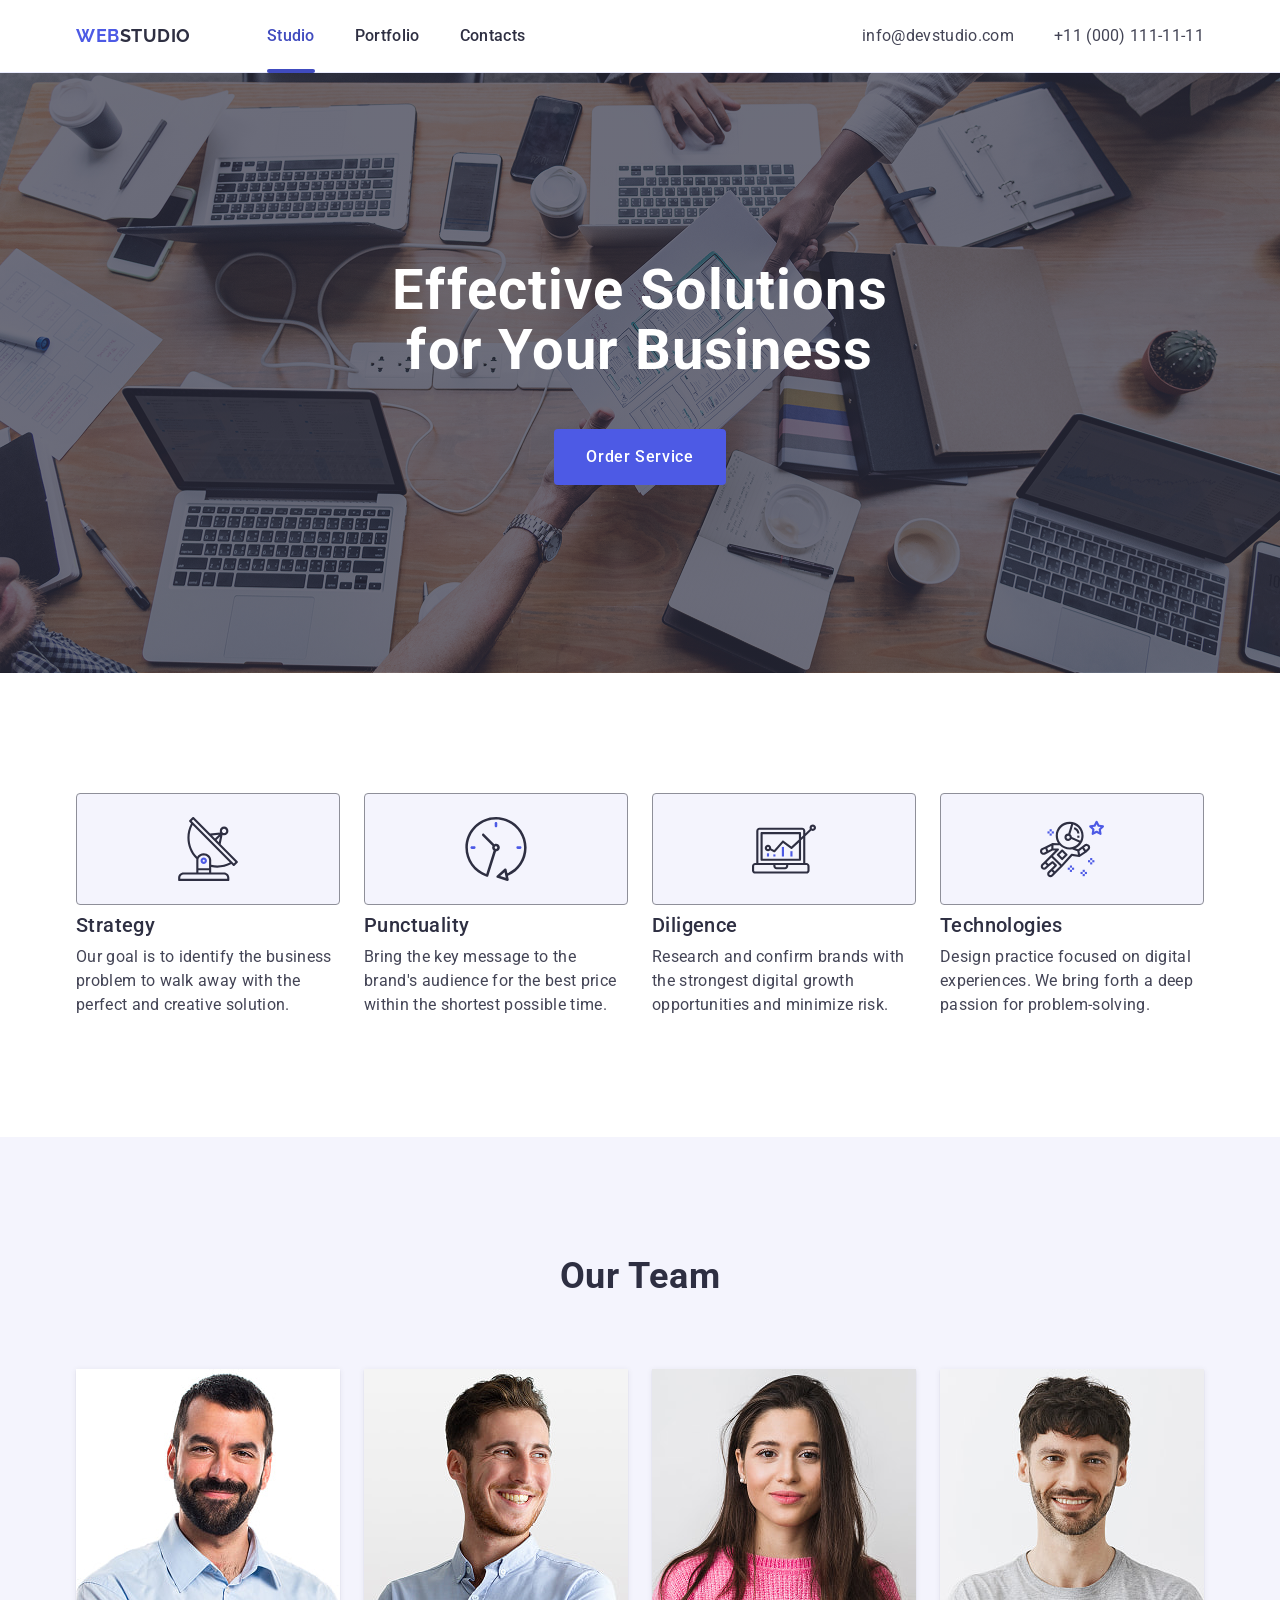
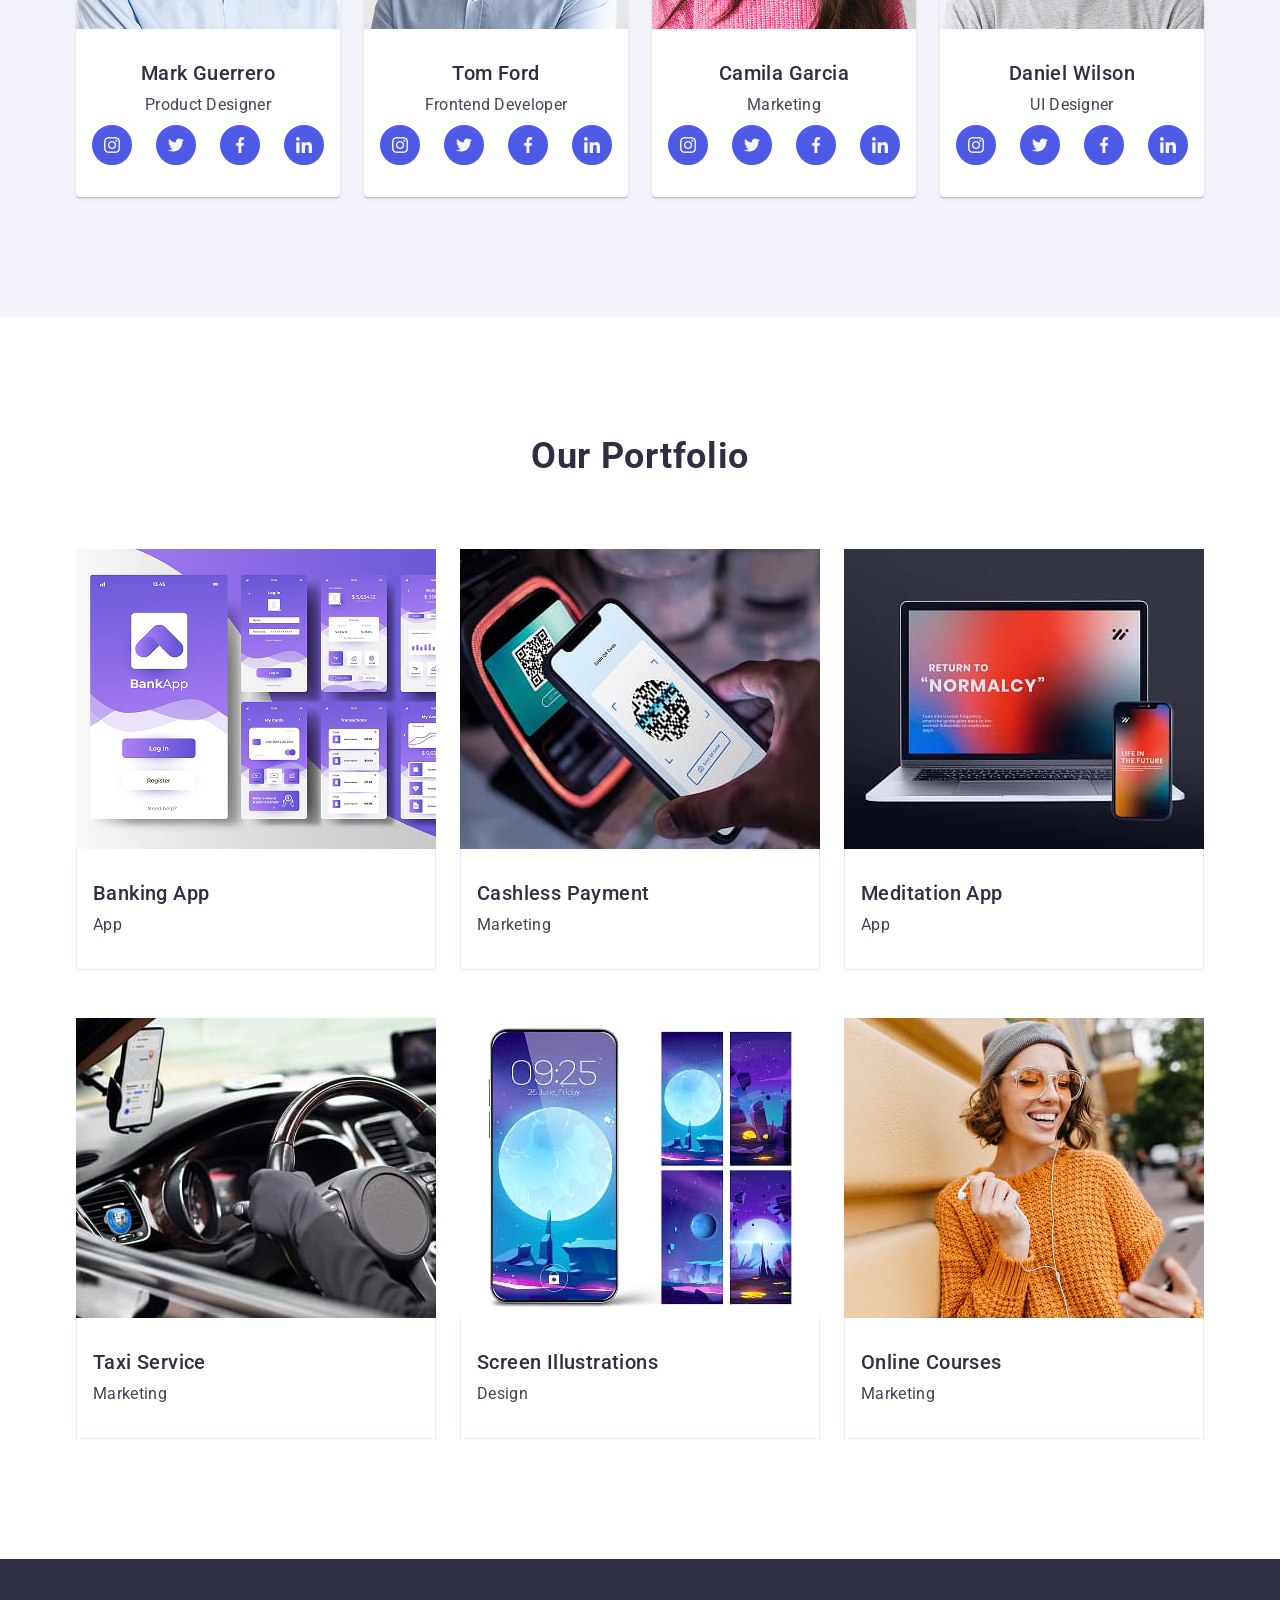
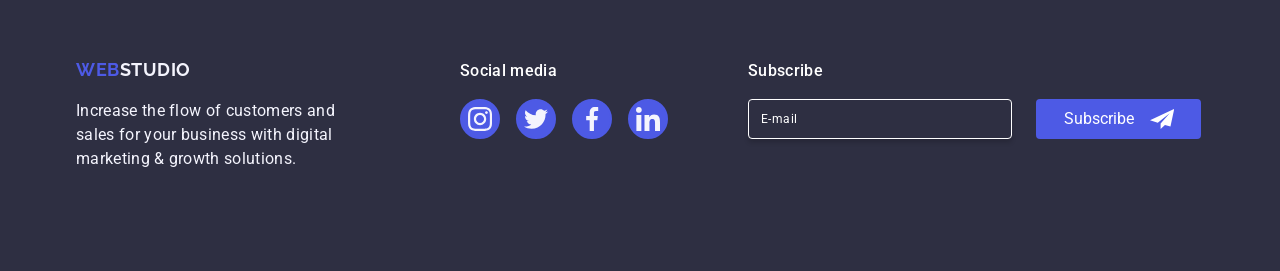
==== index.html @ f78d4931 "Initial commit" ====
<!doctype html>
<html lang="en">
  <head>
    <meta charset="UTF-8" />
    <meta name="description" content="WebStudio description meta tag content" />
    <title>WebStudio</title>
    <link rel="preconnect" href="https://fonts.googleapis.com" />
    <link rel="preconnect" href="https://fonts.gstatic.com" crossorigin />
    <link
      href="https://fonts.googleapis.com/css2?family=Raleway:wght@700&family=Roboto:wght@400;500;700&display=swap"
      rel="stylesheet"
    />
    <link
      rel="stylesheet"
      href="https://cdnjs.cloudflare.com/ajax/libs/modern-normalize/3.0.1/modern-normalize.min.css"
      integrity="sha512-q6WgHqiHlKyOqslT/lgBgodhd03Wp4BEqKeW6nNtlOY4quzyG3VoQKFrieaCeSnuVseNKRGpGeDU3qPmabCANg=="
      crossorigin="anonymous"
      referrerpolicy="no-referrer"
    />

    <link rel="stylesheet" href="./css/styles.css" />
  </head>

  <body>
    <header class="header">
      <div class="container">
        <a class="header-logo" href="./index.html">
          <span class="logo-part">WEB</span>STUDIO
        </a>

        <nav class="nav">
          <ul class="nav-list">
            <li class="nav-item">
              <a class="nav-link active" href="./index.html">Studio</a>
            </li>
            <li class="nav-item">
              <a class="nav-link" href="">Portfolio</a>
            </li>
            <li class="nav-item">
              <a class="nav-link" href="">Contacts</a>
            </li>
          </ul>
        </nav>

        <address class="address">
          <ul class="address-list">
            <li class="address-item">
              <a class="address-link" href="mailto:info@devstudio.com"
                >info@devstudio.com</a
              >
            </li>

            <li class="address-item">
              <a class="address-link" href="tel:+110001111111"
                >+11 (000) 111-11-11</a
              >
            </li>
          </ul>
        </address>
      </div>
    </header>

    <main>
      <section class="hero">
        <div class="container">
          <h1 class="hero-title">Effective Solutions for Your Business</h1>
          <button class="hero-button" type="button">Order Service</button>
        </div>
      </section>

      <section class="features">
        <div class="container">
          <h2 class="visually-hidden">Our Features</h2>

          <ul class="features-list">
            <li class="features-item">
              <div class="features-icon-wrapper">
                <svg class="features-icon" width="64" height="64">
                  <use href="./images/icons.svg#icon-antenna"></use>
                </svg>
              </div>
              <h3 class="features-subtitle">Strategy</h3>
              <p class="features-text">
                Our goal is to identify the business problem to walk away with
                the perfect and creative solution.
              </p>
            </li>

            <li class="features-item">
              <div class="features-icon-wrapper">
                <svg class="features-icon" width="64" height="64">
                  <use href="./images/icons.svg#icon-clock"></use>
                </svg>
              </div>
              <h3 class="features-subtitle">Punctuality</h3>
              <p class="features-text">
                Bring the key message to the brand's audience for the best price
                within the shortest possible time.
              </p>
            </li>

            <li class="features-item">
              <div class="features-icon-wrapper">
                <svg class="features-icon" width="64" height="64">
                  <use href="./images/icons.svg#icon-diagram"></use>
                </svg>
              </div>
              <h3 class="features-subtitle">Diligence</h3>
              <p class="features-text">
                Research and confirm brands with the strongest digital growth
                opportunities and minimize risk.
              </p>
            </li>

            <li class="features-item">
              <div class="features-icon-wrapper">
                <svg class="features-icon" width="64" height="64">
                  <use href="./images/icons.svg#icon-astronaut"></use>
                </svg>
              </div>
              <h3 class="features-subtitle">Technologies</h3>
              <p class="features-text">
                Design practice focused on digital experiences. We bring forth a
                deep passion for problem-solving.
              </p>
            </li>
          </ul>
        </div>
      </section>
      <section class="team">
        <div class="container">
          <h2 class="team-title">Our Team</h2>

          <ul class="team-list">
            <li class="team-item">
              <img
                class="team-img"
                src="./images/img-1.jpg"
                alt="Mark Guerrero Product Designer"
                width="264"
                height="260"
              />
              <div class="team-wrapper">
                <div class="team-person">
                  <h3 class="team-name">Mark Guerrero</h3>
                  <p class="team-desc">Product Designer</p>
                </div>
                <div class="team-media">
                  <ul class="team-media-list">
                    <li>
                      <a class="team-social-link" href="">
                        <svg class="team-icon" width="16" height="16">
                          <use href="./images/icons.svg#icon-instagram"></use>
                        </svg>
                      </a>
                    </li>
                    <li>
                      <a class="team-social-link" href="">
                        <svg class="team-icon" width="16" height="16">
                          <use href="./images/icons.svg#icon-twitter"></use>
                        </svg>
                      </a>
                    </li>
                    <li>
                      <a class="team-social-link" href="">
                        <svg class="team-icon" width="16" height="16">
                          <use href="./images/icons.svg#icon-facebook"></use>
                        </svg>
                      </a>
                    </li>
                    <li>
                      <a class="team-social-link" href="">
                        <svg class="team-icon" width="16" height="16">
                          <use href="./images/icons.svg#icon-linkedin"></use>
                        </svg>
                      </a>
                    </li>
                  </ul>
                </div>
              </div>
            </li>
            <li class="team-item">
              <img
                class="team-img"
                src="./images/img-2.jpg"
                alt="Tom Ford Frontend Developer"
                width="264"
                height="260"
              />
              <div class="team-wrapper">
                <div class="team-person">
                  <h3 class="team-name">Tom Ford</h3>
                  <p class="team-desc">Frontend Developer</p>
                </div>
                <div class="team-media">
                  <ul class="team-media-list">
                    <li>
                      <a class="team-social-link" href="">
                        <svg class="team-icon" width="16" height="16">
                          <use href="./images/icons.svg#icon-instagram"></use>
                        </svg>
                      </a>
                    </li>
                    <li>
                      <a class="team-social-link" href="">
                        <svg class="team-icon" width="16" height="16">
                          <use href="./images/icons.svg#icon-twitter"></use>
                        </svg>
                      </a>
                    </li>
                    <li>
                      <a class="team-social-link" href="">
                        <svg class="team-icon" width="16" height="16">
                          <use href="./images/icons.svg#icon-facebook"></use>
                        </svg>
                      </a>
                    </li>
                    <li>
                      <a class="team-social-link" href="">
                        <svg class="team-icon" width="16" height="16">
                          <use href="./images/icons.svg#icon-linkedin"></use>
                        </svg>
                      </a>
                    </li>
                  </ul>
                </div>
              </div>
            </li>
            <li class="team-item">
              <img
                class="team-img"
                src="./images/img-3.jpg"
                alt="Camila Garcia Marketing"
                width="264"
                height="260"
              />
              <div class="team-wrapper">
                <div class="team-person">
                  <h3 class="team-name">Camila Garcia</h3>
                  <p class="team-desc">Marketing</p>
                </div>
                <div class="team-media">
                  <ul class="team-media-list">
                    <li>
                      <a class="team-social-link" href="">
                        <svg class="team-icon" width="16" height="16">
                          <use href="./images/icons.svg#icon-instagram"></use>
                        </svg>
                      </a>
                    </li>
                    <li>
                      <a class="team-social-link" href="">
                        <svg class="team-icon" width="16" height="16">
                          <use href="./images/icons.svg#icon-twitter"></use>
                        </svg>
                      </a>
                    </li>
                    <li>
                      <a class="team-social-link" href="">
                        <svg class="team-icon" width="16" height="16">
                          <use href="./images/icons.svg#icon-facebook"></use>
                        </svg>
                      </a>
                    </li>
                    <li>
                      <a class="team-social-link" href="">
                        <svg class="team-icon" width="16" height="16">
                          <use href="./images/icons.svg#icon-linkedin"></use>
                        </svg>
                      </a>
                    </li>
                  </ul>
                </div>
              </div>
            </li>
            <li class="team-item">
              <img
                class="team-img"
                src="./images/img-4.jpg"
                alt="Photo by Daniel Wilson UI Designer"
                width="264"
                height="260"
              />
              <div class="team-wrapper">
                <div class="team-person">
                  <h3 class="team-name">Daniel Wilson</h3>
                  <p class="team-desc">UI Designer</p>
                </div>
                <div class="team-media">
                  <ul class="team-media-list">
                    <li>
                      <a class="team-social-link" href="">
                        <svg class="team-icon" width="16" height="16">
                          <use href="./images/icons.svg#icon-instagram"></use>
                        </svg>
                      </a>
                    </li>
                    <li>
                      <a class="team-social-link" href="">
                        <svg class="team-icon" width="16" height="16">
                          <use href="./images/icons.svg#icon-twitter"></use>
                        </svg>
                      </a>
                    </li>
                    <li>
                      <a class="team-social-link" href="">
                        <svg class="team-icon" width="16" height="16">
                          <use href="./images/icons.svg#icon-facebook"></use>
                        </svg>
                      </a>
                    </li>
                    <li>
                      <a class="team-social-link" href="">
                        <svg class="team-icon" width="16" height="16">
                          <use href="./images/icons.svg#icon-linkedin"></use>
                        </svg>
                      </a>
                    </li>
                  </ul>
                </div>
              </div>
            </li>
          </ul>
        </div>
      </section>
      <section class="portfolio">
        <div class="container">
          <h2 class="portfolio-title">Our Portfolio</h2>

          <ul class="portfolio-list">
            <li class="portfolio-item">
              <div class="portfolio-wrapper">
                <img
                  class="portfolio-img"
                  src="./images/img-portfolio-1.jpg"
                  alt="Banking app interface"
                  width="360"
                  height="300"
                />
                <p class="overlay">
                  14 Stylish and User-Friendly App Design Concepts · Task
                  Manager App · Calorie Tracker App · Exotic Fruit Ecommerce App
                  · Cloud Storage App
                </p>
              </div>
              <div class="portfolio-content">
                <h3 class="portfolio-name">Banking App</h3>
                <p class="portfolio-desc">App</p>
              </div>
            </li>

            <li class="portfolio-item">
              <div class="portfolio-wrapper">
                <img
                  class="portfolio-img"
                  src="./images/img-portfolio-2.jpg"
                  alt="Smartphone scanning a QR code on a payment terminal"
                  width="360"
                  height="300"
                />
                <p class="overlay">
                  14 Stylish and User-Friendly App Design Concepts · Task
                  Manager App · Calorie Tracker App · Exotic Fruit Ecommerce App
                  · Cloud Storage App
                </p>
              </div>
              <div class="portfolio-content">
                <h3 class="portfolio-name">Cashless Payment</h3>
                <p class="portfolio-desc">Marketing</p>
              </div>
            </li>

            <li class="portfolio-item">
              <div class="portfolio-wrapper">
                <img
                  class="portfolio-img"
                  src="./images/img-portfolio-3.jpg"
                  alt="Meditation app interface"
                  width="360"
                  height="300"
                />
                <p class="overlay">
                  14 Stylish and User-Friendly App Design Concepts · Task
                  Manager App · Calorie Tracker App · Exotic Fruit Ecommerce App
                  · Cloud Storage App
                </p>
              </div>
              <div class="portfolio-content">
                <h3 class="portfolio-name">Meditation App</h3>
                <p class="portfolio-desc">App</p>
              </div>
            </li>

            <li class="portfolio-item">
              <div class="portfolio-wrapper">
                <img
                  class="portfolio-img"
                  src="./images/img-portfolio-4.jpg"
                  alt="Taxi driver driving his car"
                  width="360"
                  height="300"
                />
                <p class="overlay">
                  14 Stylish and User-Friendly App Design Concepts · Task
                  Manager App · Calorie Tracker App · Exotic Fruit Ecommerce App
                  · Cloud Storage App
                </p>
              </div>
              <div class="portfolio-content">
                <h3 class="portfolio-name">Taxi Service</h3>
                <p class="portfolio-desc">Marketing</p>
              </div>
            </li>

            <li class="portfolio-item">
              <div class="portfolio-wrapper">
                <img
                  class="portfolio-img"
                  src="./images/img-portfolio-5.jpg"
                  alt="Smartphone screen showing space-themed illustrations"
                  width="360"
                  height="300"
                />
                <p class="overlay">
                  14 Stylish and User-Friendly App Design Concepts · Task
                  Manager App · Calorie Tracker App · Exotic Fruit Ecommerce App
                  · Cloud Storage App
                </p>
              </div>
              <div class="portfolio-content">
                <h3 class="portfolio-name">Screen Illustrations</h3>
                <p class="portfolio-desc">Design</p>
              </div>
            </li>

            <li class="portfolio-item">
              <div class="portfolio-wrapper">
                <img
                  class="portfolio-img"
                  src="./images/img-portfolio-6.jpg"
                  alt="Woman in headphones holding a smartphone"
                  width="360"
                  height="300"
                />
                <p class="overlay">
                  14 Stylish and User-Friendly App Design Concepts · Task
                  Manager App · Calorie Tracker App · Exotic Fruit Ecommerce App
                  · Cloud Storage App
                </p>
              </div>
              <div class="portfolio-content">
                <h3 class="portfolio-name">Online Courses</h3>
                <p class="portfolio-desc">Marketing</p>
              </div>
            </li>
          </ul>
        </div>
      </section>
    </main>

    <footer class="footer">
      <div class="container">
        <div class="container-footer">
          <div class="container-logo">
            <a class="footer-logo" href="./index.html">
              <span class="logo-part">WEB</span>STUDIO
            </a>
            <p class="footer-text">
              Increase the flow of customers and sales for your business with
              digital marketing & growth solutions.
            </p>
          </div>
          <div class="media">
            <p class="media-title">Social media</p>
            <ul class="media-list">
              <li>
                <a class="social-link" href="">
                  <svg class="team-icon" width="24" height="24">
                    <use href="./images/icons.svg#icon-instagram"></use>
                  </svg>
                </a>
              </li>
              <li>
                <a class="social-link" href="">
                  <svg class="team-icon" width="24" height="24">
                    <use href="./images/icons.svg#icon-twitter"></use>
                  </svg>
                </a>
              </li>
              <li>
                <a class="social-link" href="">
                  <svg class="team-icon" width="24" height="24">
                    <use href="./images/icons.svg#icon-facebook"></use>
                  </svg>
                </a>
              </li>
              <li>
                <a class="social-link" href="">
                  <svg class="team-icon" width="24" height="24">
                    <use href="./images/icons.svg#icon-linkedin"></use>
                  </svg>
                </a>
              </li>
            </ul>
          </div>
          <div class="subscribe">
            <div class="subscribe-title">
              <p>Subscribe</p>
            </div>
            <form class="form">
              <label class="form-label">
                <input
                  class="form-input"
                  type="email"
                  name="e-mail"
                  placeholder="E-mail"
                  aria-label="E-mail"
                />
              </label>
              <button class="subscribe-button" type="submit">
                Subscribe
                <svg class="form-icon" width="24" height="24">
                  <use href="./images/icons.svg#icon-icon-send"></use>
                </svg>
              </button>
            </form>
          </div>
        </div>
      </div>
    </footer>

    <!--Modal window-->
    <div class="backdrop">
      <div class="modal">
        <button
          type="button"
          class="modal-button"
          aria-label="Close modal button"
        >
          <svg class="modal-icon" width="8" height="8">
            <use href="./images/icons.svg#icon-close"></use>
          </svg>
        </button>
        <p class="modal-slogan">
          Leave your contacts and we will call you back
        </p>

        <form class="form-modal" name="service" autocomplete="on">
          <div class="modal-field">
            <label class="modal-label" for="user-name">Name</label>
            <div class="modal-input-wrap">
              <input
                class="modal-input"
                type="text"
                name="contact_name"
                id="user-name"
                autofocus
              />
              <svg class="modal-input-icon" width="18" height="24">
                <use href="./images/icons.svg#icon-person-black"></use>
              </svg>
            </div>
          </div>

          <div class="modal-field">
            <label class="modal-label" for="user-phone">Phone</label>
            <div class="modal-input-wrap">
              <input
                class="modal-input"
                type="tel"
                name="contact_tel"
                id="user-phone"
              />
              <svg class="modal-input-icon" width="18" height="24">
                <use href="./images/icons.svg#icon-phone-black"></use>
              </svg>
            </div>
          </div>

          <div class="modal-field">
            <label class="modal-label" for="user-email">Email</label>
            <div class="modal-input-wrap">
              <input
                class="modal-input"
                type="email"
                name="contact_email"
                id="user-email"
              />
              <svg class="modal-input-icon" width="18" height="24">
                <use href="./images/icons.svg#icon-email-black"></use>
              </svg>
            </div>
          </div>

          <div class="modal-field comment-wrap">
            <label class="modal-label" for="user-comment">Comment</label>
            <textarea
              class="modal-textarea"
              name="comment"
              id="user-comment"
              rows="5"
              placeholder="Text input"
            ></textarea>
          </div>

          <div class="modal-field-checkbox">
            <input
              class="form-checkbox visually-hidden"
              type="checkbox"
              name="privacy_policy"
              id="user-privacy"
              value="true"
              required
            />

            <label class="modal-label-checkbox" for="user-privacy">
              <span class="custom-checkbox">
                <svg class="custom-checkbox-icon" width="10" height="8">
                  <use href="./images/icons.svg#icon-flag"></use>
                </svg>
              </span>
              I accept the terms and conditions of the
              <a class="privacy-link" href="">Privacy Policy</a>
            </label>
          </div>

          <button class="submit-button" type="submit">Send</button>
        </form>
      </div>
    </div>
  </body>
</html>
---- css/styles.css ----
/* base */
body {
  font-family: Roboto, sans-serif;
  color: #434455;
  font-size: 16px;
  line-height: 1.5;
  background-color: #ffffff;
  letter-spacing: 0.02em;
}

body:has(.backdrop.is-open) {
  overflow-y: hidden;
}

h1,
h2,
h3,
h4,
h5,
h6,
p {
  margin: 0;
}

ul,
ol {
  list-style-type: none;
  margin: 0;
  padding: 0;
}

a {
  text-decoration: none;
}

.container {
  max-width: 1158px;
  padding-left: 15px;
  padding-right: 15px;
  margin: 0 auto;
}

.visually-hidden {
  position: absolute;
  width: 1px;
  height: 1px;
  margin: -1px;
  border: 0;
  padding: 0;
  white-space: nowrap;
  clip-path: inset(100%);
  clip: rect(0 0 0 0);
  overflow: hidden;
}

/* header */
.header {
  border-bottom: 1px solid #e7e9fc;
  box-shadow: 
    0 1px 6px 0 rgba(46, 47, 66, 0.08), 
    0 1px 1px 0 rgba(46, 47, 66, 0.16), 
    0 2px 1px 0 rgba(46, 47, 66, 0.08);
}

.header .container {
  display: flex;
  align-items: center;
}

.header-logo {
  font-family: Raleway, sans-serif;
  font-weight: 700;
  font-size: 18px;
  color: #2e2f42;
  line-height: 1.17;
  letter-spacing: 0.03em;
  text-transform: uppercase;
}
.header-logo {
  display: flex;
}
.logo-part {
  color: #4d5ae5;
}

.nav-list {
  display: flex;
  gap: 40px;
  margin-left: 76px;
}

.nav-link {
  font-weight: 500;
  color: #2e2f42;
  display: block;
  padding: 24px 0;
  transition-property: color;
  transition-duration: 250ms;
  transition-timing-function: cubic-bezier(0.4, 0, 0.2, 1);
  position: relative
}

.nav-link.active {
  color: #404bbf;
}
.nav-link.active::after {
  content: '';
  display: block;
  width: 100%;
  height: 4px;
  position: absolute;
  bottom: -1px;
  background-color: #404bbf;
  border-radius: 2px;
}

.nav-link:hover,
.nav-link:focus {
  color: #404bbf;
}

.address {
  font-style: normal;
  margin-left: auto;
}
.address-list {
  list-style-type: none;
  display: flex;
  gap: 40px;
}

.address-link {
  text-decoration: none;
  color: #434455;
  display: block;
  padding: 24px 0;
  transition-property: color;
  transition-duration: 250ms;
  transition-timing-function: cubic-bezier(0.4, 0, 0.2, 1);
}

.address-link:hover,
.address-link:focus {
  color: #404bbf;
}

/* hero */
.hero {
  background-color: #2e2f42;
  background-image:
    linear-gradient(to bottom, rgba(46, 47, 66, 0.7), rgba(46, 47, 66, 0.7)),
    url('../images/people-office.jpg');
  background-position: 50%;
  background-repeat: no-repeat;
  background-size: cover;
  margin: 0 auto;
  padding: 188px 0;
  max-width: 1440px;
  margin: 0 auto
}

.hero-title {
  font-weight: 700;
  font-size: 56px;
  max-width: 496px;
  line-height: 1.07;
  text-align: center;
  color: #ffffff;
  letter-spacing: 0.02em;
  margin: 0;
  margin-left: auto;
  margin-right: auto;
  margin-bottom: 48px;
}

.hero-button {
  font-family: 'Roboto', sans-serif;
  font-weight: 500;
  color: #ffffff;
  background-color: #4d5ae5;
  cursor: pointer;
  min-width: 169px;
  font-size: 16px;
  height: 56px;
  border: none;
  border-radius: 4px;
  line-height: 1.5;
  letter-spacing: 0.04em;
  display: block;
  margin: 0 auto;
  padding: 16px 32px;
  margin: 0 auto;
  transition-property: background-color;
  transition-duration: 250ms;
  transition-timing-function: cubic-bezier(0.4, 0, 0.2, 1);
}

.hero-button:hover,
.hero-button:focus {
  background-color: #404bbf;
}

/* section features */
.features {
  padding: 120px 0;
}

.features-list {
  display: flex;
  justify-content: space-between;
  gap: 24px;
}

.features-icon-wrapper {
  display: flex;
  border: 1px solid #8e8f99;
  border-radius: 4px;
  align-items: center;
  justify-content: center;
  width: 100%;
  height: 112px;
  margin-bottom: 8px;
  background-color: #f4f4fd;
}

.features-item {
  width: 264px;
}

.features-subtitle {
  font-size: 20px;
  font-weight: 500;
  text-align: left;
  color: #2e2f42;
  line-height: 1.2;
  letter-spacing: 0.02em;
  margin-bottom: 8px;
}

/* section features */
.team {
  background-color: #f4f4fd;
  padding: 120px 0;
}

.team-list {
  display: flex;
  justify-content: space-between;
  gap: 24px;
}

.team-title {
  text-align: center;
  font-weight: 700;
  font-size: 36px;
  color: #2e2f42;
  letter-spacing: 0.02em;
  line-height: 1.11;
  margin-bottom: 72px;
}

.team-item {
  background-color: #ffffff;
  border-radius: 0 0 4px 4px;
  max-width: 264px;
  box-shadow:
    0px 1px 6px rgba(46, 47, 66, 0.08),
    0px 1px 1px rgba(46, 47, 66, 0.16),
    0px 2px 1px rgba(46, 47, 66, 0.08);
}
.team-wrapper{
  padding: 32px 16px
}
.team-person {
  background-color: #ffffff;
  border-radius: 0 0 4px 4px;
}

.team-img {
  display: block;
}
.team-name {
  text-align: center;
  font-size: 20px;
  font-weight: 500;
  color: #2e2f42;
  letter-spacing: 0.02em;
  line-height: 1.2;
  margin-bottom: 8px;
}

.team-desc {
  text-align: center;
  color: #434455;
  margin-bottom: 8px;
}
.team-media-list {
  display: flex;
  justify-content: space-between;
  gap: 24px;
}
.team-social-link {
  display: flex;
  justify-content: center;
  align-items: center;
  border: 2px solid #4d5ae5;
  border-radius: 50%;
  width: 40px;
  height: 40px;
  background-color: #4d5ae5;
  transition-property: border-color, background-color;
  transition-duration: 250ms;
  transition-timing-function: cubic-bezier(0.4, 0, 0.2, 1);
}
.team-icon{
  fill: #f4f4fd;
}
.team-social-link:hover,
.team-social-link:focus {
  border-color: #404bbf;
  background-color: #404bbf;
}
/* section portfolio */
.portfolio {
  padding: 120px 0;
}

.portfolio-list {
  display: flex;
  flex-wrap: wrap;
  justify-content: space-between;
  row-gap: 48px;
  column-gap: 24px;
}

.portfolio-item {
  max-width: 360px;
  transition-property: box-shadow;
  transition-duration: 250ms;
  transition-timing-function: cubic-bezier(0.4, 0, 0.2, 1);
}

.portfolio-wrapper{
  position: relative;
  overflow: hidden;
}
.portfolio-img {
  display: block;
  max-width: 100%;
  height: auto;
}

.overlay{
  position: absolute;
  top: 0;
  left: 0;
  width: 100%;
  height: 100%;
  transform: translateY(300px);
  padding: 40px 32px;
  background-color: #4D5AE5;
  color: #F4F4FD;
  transition-property: transform;
  transition-duration: 250ms;
  transition-timing-function: cubic-bezier(0.4, 0, 0.2, 1);
}

.portfolio-item:hover{
  box-shadow:
    0px 1px 6px rgba(46, 47, 66, 0.08),
    0px 1px 1px rgba(46, 47, 66, 0.16),
    0px 2px 1px rgba(46, 47, 66, 0.08);
}

.portfolio-item:hover .overlay{
  transform: translateY(0);
}
.portfolio-title {
  text-align: center;
  font-weight: 700;
  font-size: 36px;
  letter-spacing: 0.02em;
  color: #2e2f42;
  line-height: 1.11;
  margin-bottom: 72px;
}

.portfolio-name {
  font-size: 20px;
  font-weight: 500;
  line-height: 1.2;
  letter-spacing: 0.02em;
  color: #2e2f42;
  margin-bottom: 8px;
}

.portfolio-content {
  padding: 32px 16px; 
  border: 1px solid #e7e9fc;
  border-top: none;
}

/* section footer */
.footer {
  background-color: #2e2f42;
  padding: 100px 0;
}

.container-footer {
  display: flex;
  align-items: baseline;
}

.container-logo {
  margin-right: 120px;
}
.footer-logo {
  display: inline-block;
  font-family: Raleway, sans-serif;
  font-weight: 700;
  font-size: 18px;
  color: #f4f4fd;
  line-height: 1.17;
  letter-spacing: 0.03em;
  text-transform: uppercase;
}

.footer-text {
  color: #f4f4fd;
  max-width: 264px;
  margin-top: 16px;
}

.media {
  margin-right: 80px;
}
.media-title {
  color: #ffffff;
  margin-bottom: 16px;
  font-weight: 500; 
  font-size: 16px; 
  line-height: 1.5;
}
.media-list {
  display: flex;
  align-items: baseline;
  gap: 16px;
}

.social-link {
  display: flex;
  justify-content: center;
  align-items: center;
  border: 2px solid #4d5ae5;
  border-radius: 50%;
  width: 40px;
  height: 40px;
  background-color: #4d5ae5;
  transition-property: border-color, background-color;
  transition-duration: 250ms;
  transition-timing-function: cubic-bezier(0.4, 0, 0.2, 1);
}

.social-link:hover,
.social-link:focus {
  border-color: #31d0aa;
  background-color: #31d0aa;
}

.subscribe-title{
  margin-bottom: 16px;
  color: #ffffff;
  font-weight: 500; 
  font-size: 16px; 
  line-height: 1.5;
}

.form{
  display: flex;
  gap: 24px;
}


.form-input {
  border: 1px solid #ffffff;
  color: #ffffff;
  padding: 16px 12px;
  background-color: #2E2F42;
  border-radius: 4px;
  width: 264px;
  height: 40px;
  box-shadow: 0 4px 4px 0 rgba(0, 0, 0, 0.15);
  transition-property: border-color;
  transition-duration: 250ms;
  transition-timing-function: cubic-bezier(0.4, 0, 0.2, 1);
  font-size: 12px;
  line-height: 2;
  letter-spacing: 0.04em;
}

.form-input:hover,
.form-input:focus {
  border-color: #31D0AA;
  outline: transparent;
} 

.form-input::placeholder {
  color: #ffffff; 
}

.subscribe-button {
  display: flex;
  align-items: center;
  justify-content: center;
  flex-direction: row;
  gap: 16px;
  border: none;
  padding: 8px 24px;
  width: 165px;
  height: 40px;
  border-radius: 4px;
  background-color: #4D5AE5;
  color: #fff;
  font-size: inherit;
  cursor: pointer;
  transition-property: background-color;
  transition-duration: 250ms;
  transition-timing-function: cubic-bezier(0.4, 0, 0.2, 1);
}

.subscribe-button:hover,
.subscribe-button:focus {
  background-color: #31D0AA;
}

/* Modal window */
.backdrop {
  position: fixed;
  top: 0;
  left: 0;
  width: 100%;
  height: 100%;
  background-color: rgb(46 47 66 / 40%);

  opacity: 0;
  pointer-events: none;
  visibility: hidden;
  transition: opacity 250ms cubic-bezier(0.4, 0, 0.2, 1),
              visibility 250ms cubic-bezier(0.4, 0, 0.2, 1);
}

.backdrop.is-open {
  opacity: 1;
  pointer-events: initial;
  visibility: visible;
}

.modal {
  position: absolute;
  top: 50%;
  left: 50%;
  transform: translate(-50%, -50%);
  padding: 72px 24px 24px;

  width: 408px;
  min-height: 584px;
  border-radius: 4px;
  background: #FCFCFC;
  box-shadow: 0px 1px 3px rgba(0, 0, 0, 0.12),
              0px 1px 1px rgba(0, 0, 0, 0.14),
              0px 2px 1px rgba(0, 0, 0, 0.2);
}

.modal-icon{
  display: block;
  fill: #2E2F42;   
  transition-property: fill;
  transition-duration: 250ms;
  transition-timing-function: cubic-bezier(0.4, 0, 0.2, 1);
}

.modal-button:hover .modal-icon,
.modal-button:focus .modal-icon {
  fill: #FFFFFF;
}

.modal-button {
  position: absolute;
  top: 24px;
  right: 24px;
  display: flex; 
  justify-content: center; 
  align-items: center;
  cursor: pointer;
  border: 1px solid rgba(0, 0, 0, 0.1);
  border-radius: 50%;
  width: 24px;
  height: 24px;
  padding: 0;
  margin: 0;
  background-color: #E7E9FC;
  transition-property: background-color, border-color;
  transition-duration: 250ms;
  transition-timing-function: cubic-bezier(0.4, 0, 0.2, 1);
}

.modal-button:hover,
.modal-button:focus {
  background-color: #404BBF;
  border-color: #404BBF;
}

/* --- Заголовок модалки --- */
.modal-slogan {
  font-weight: 500;
  font-size: 16px;
  line-height: 1.5;
  letter-spacing: 0.02em;
  text-align: center;
  color: #2E2F42; 
  margin-bottom: 16px;
}

.modal-field {
  margin-bottom: 8px;
}

.comment-wrap {
  margin-bottom: 16px;
}

.modal-label {
  display: block;
  font-size: 12px;
  line-height: 1.17;
  letter-spacing: 0.04em;
  color: #8E8F99;
  margin-bottom: 4px;
}

.modal-input-wrap {
  position: relative;
}

.modal-input {
  width: 100%;
  height: 40px;
  border: 1px solid rgba(46, 47, 66, 0.4);
  border-radius: 4px;
  background-color: transparent;
  padding-left: 38px; 
  outline: transparent; 
  transition: border-color 250ms cubic-bezier(0.4, 0, 0.2, 1);
}

.modal-input:focus {
  border-color: #4D5AE5;
}

/* --- Іконки всередині полів --- */
.modal-input-icon {
  position: absolute;
  left: 16px;
  top: 50%;
  transform: translateY(-50%); 
  fill: #2E2F42;
  transition: fill 250ms cubic-bezier(0.4, 0, 0.2, 1);
}


.modal-input:focus + .modal-input-icon {
  fill: #4D5AE5;
}

/* --- Поле коментаря (Textarea) --- */
.modal-textarea {
  width: 100%;
  height: 120px;
  font-size: 12px;
  line-height: 1.17;
  letter-spacing: 0.04em;
  color: rgba(46, 47, 66, 0.4);
  border: 1px solid rgba(46, 47, 66, 0.4);
  border-radius: 4px;
  background-color: transparent;
  padding: 8px 16px;
  outline: transparent;
  resize: none; /* Забороняємо розтягувати поле */
  transition: border-color 250ms cubic-bezier(0.4, 0, 0.2, 1);
}

.modal-textarea:focus {
  border-color: #4D5AE5;
}

/* --- Чекбокс та Політика конфіденційності --- */
.modal-field-checkbox {
  margin-bottom: 24px;
}

.modal-label-checkbox {
  font-size: 12px;
  line-height: 1.17;
  letter-spacing: 0.04em;
  color: #8E8F99;
}

/* Кастомний квадратик чекбокса */
.custom-checkbox {
  width: 16px;
  height: 16px;
  border: 1px solid rgba(46, 47, 66, 0.4);
  border-radius: 2px;
  display: inline-flex;
  align-items: center;
  justify-content: center;
  fill: transparent; /* Галочка прозора, поки не клікнули */
  margin-right: 8px;
  transition: background-color 250ms cubic-bezier(0.4, 0, 0.2, 1), 
              border 250ms cubic-bezier(0.4, 0, 0.2, 1), 
              fill 250ms cubic-bezier(0.4, 0, 0.2, 1);
}

/* Коли оригінальний чекбокс :checked, ми фарбуємо наш кастомний span */
.form-checkbox:checked + .modal-label-checkbox .custom-checkbox {
  background-color: #404BBF;
  border: none;
  fill: #F4F4FD;
}

.privacy-link {
  color: #4D5AE5;
  text-decoration: underline;
}

/* --- Кнопка Send (твій код, я лише прибрав зайве) --- */
.submit-button {
  display: block;
  min-width: 169px;
  height: 56px;
  font-family: "Roboto", sans-serif;
  font-size: 16px;
  font-weight: 500;
  line-height: 1.5;
  letter-spacing: 0.04em;
  color: #FFFFFF;
  cursor: pointer;
  background-color: #4D5AE5;
  border: none;
  border-radius: 4px;
  margin: 0 auto;
  transition: background-color 250ms cubic-bezier(0.4, 0, 0.2, 1);
}

.submit-button:hover,
.submit-button:focus {
  background-color: #404BBF;
}
.submit-button {
  
  width: 169px;
  height: 56px;
  border: none;
  border-radius: 4px;
  background-color: #4D5AE5;
  color: #FFFFFF;
  padding: 16px 32px;
  font-family: 'Roboto', sans-serif;
  cursor: pointer;
  display: block;
  margin: 0 auto;
  transition-property: background-color;
  transition-duration: 250ms;
  transition-timing-function: cubic-bezier(0.4, 0, 0.2, 1);
}

.submit-button:hover,
.submit-button:focus {
  background-color:#404BBF; 
}
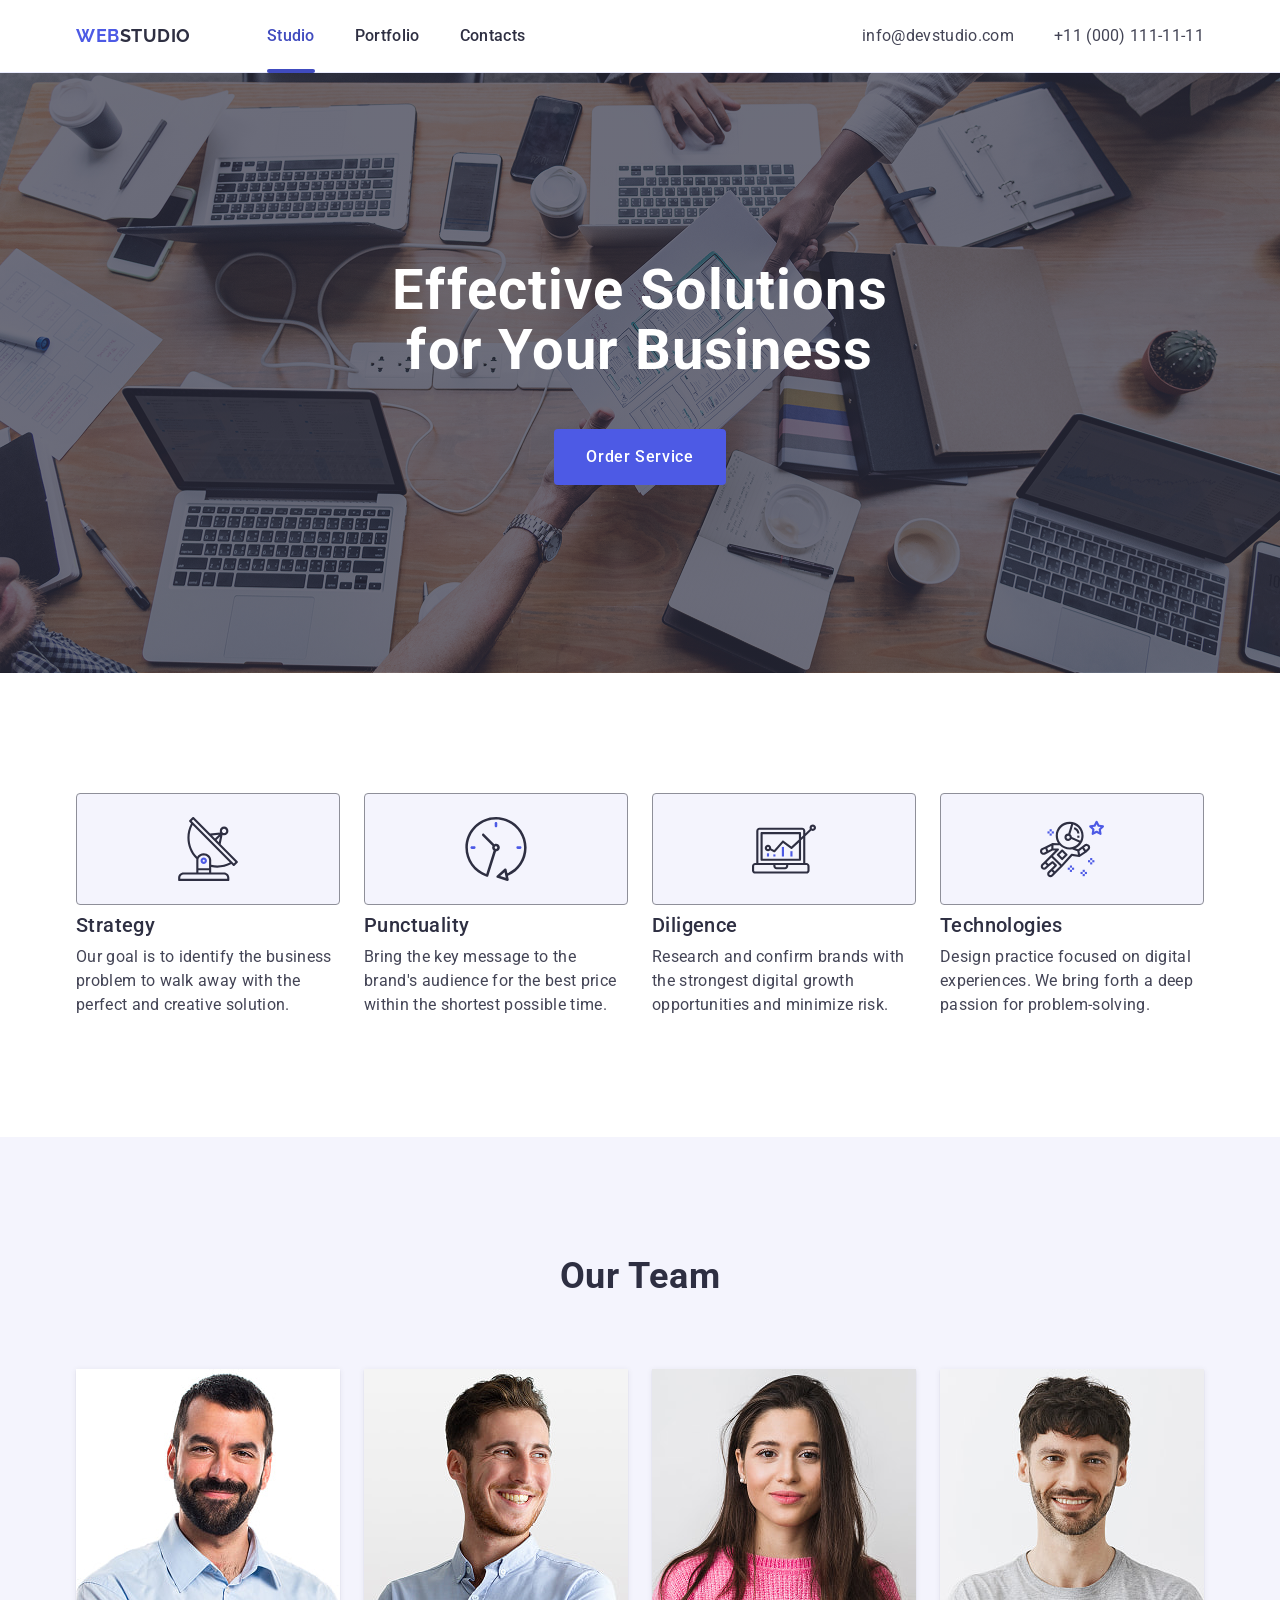
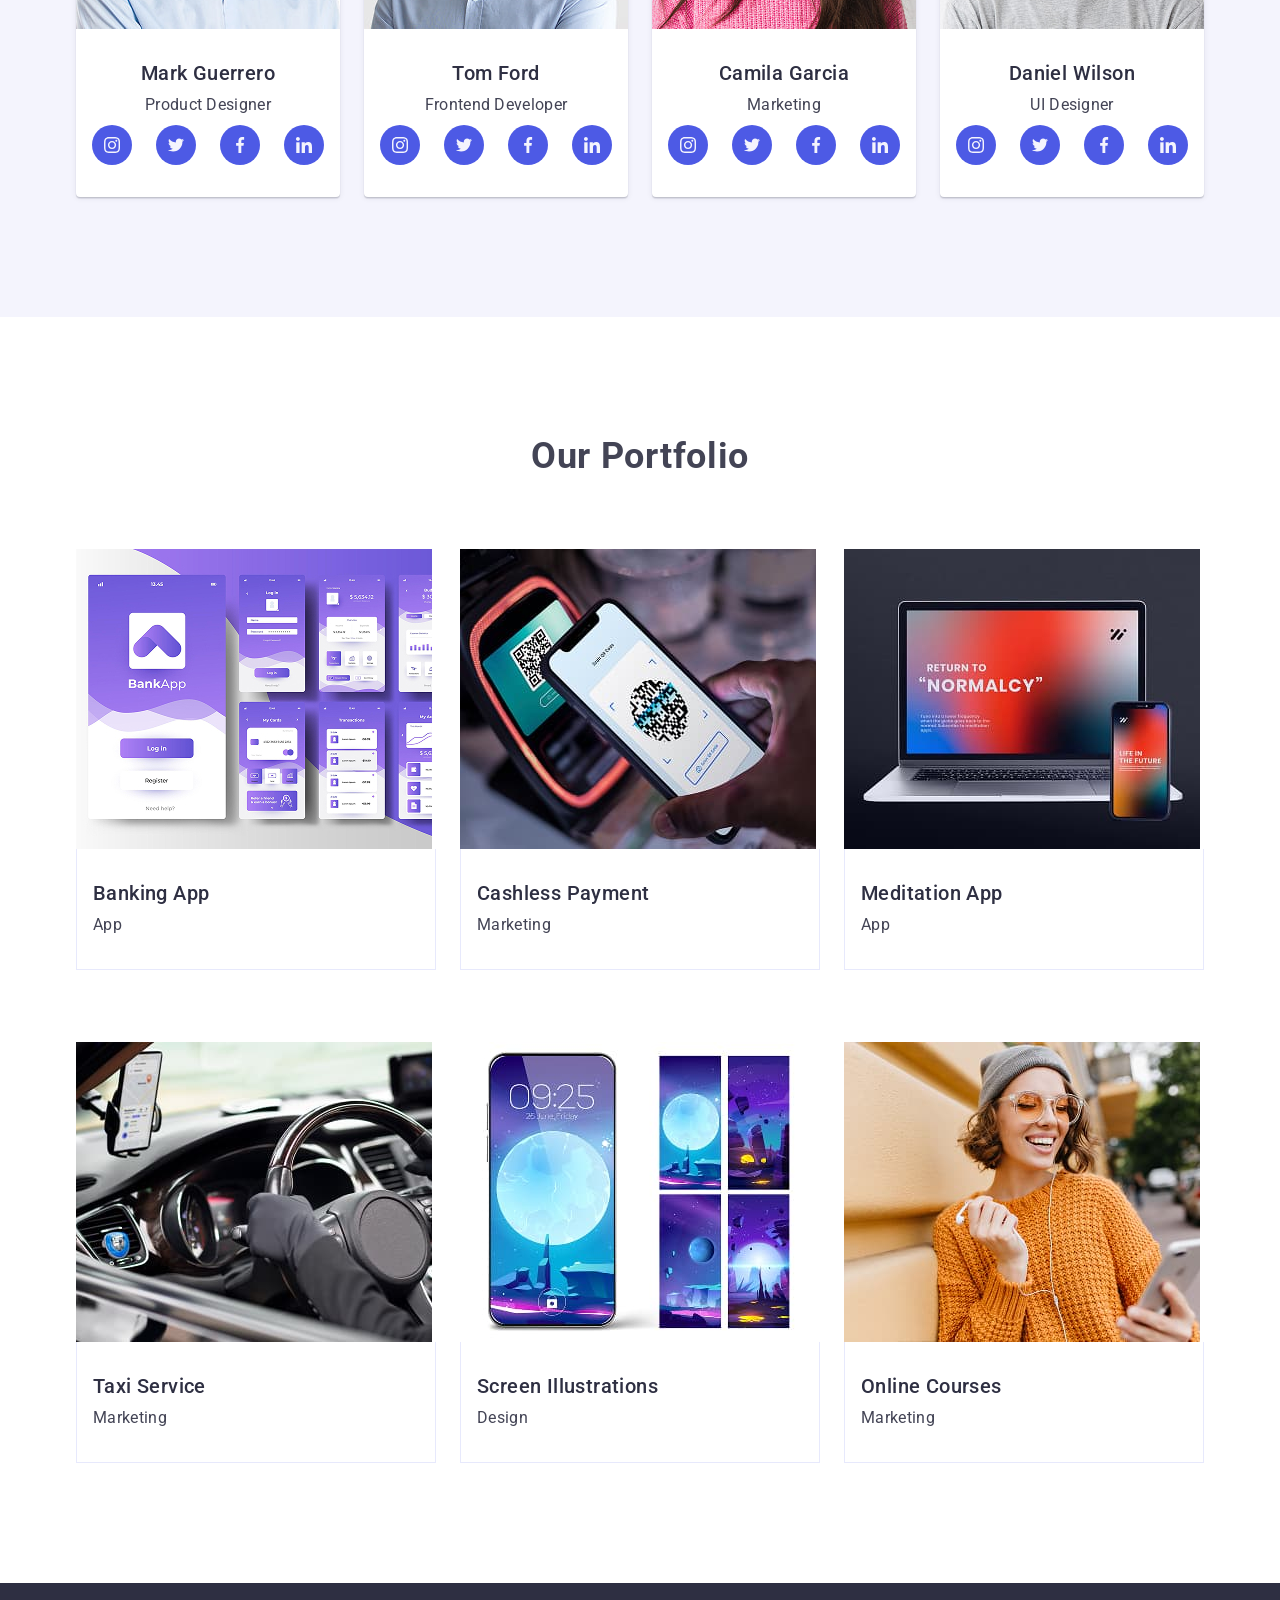
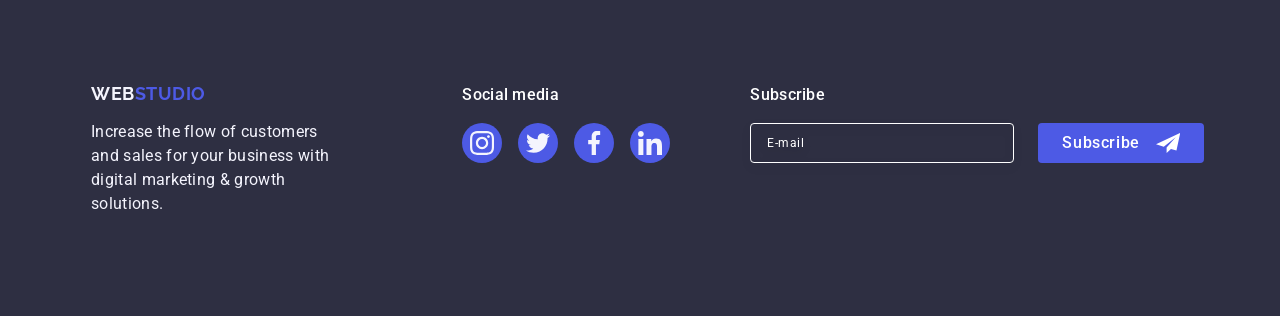
==== commit d56c6da3: "final homework" ====
--- a/index.html
+++ b/index.html
@@ -3,6 +3,7 @@
   <head>
     <meta charset="UTF-8" />
     <meta name="description" content="WebStudio description meta tag content" />
+    <meta name="viewport" content="width=device-width, initial-scale=1.0" />
     <title>WebStudio</title>
     <link rel="preconnect" href="https://fonts.googleapis.com" />
     <link rel="preconnect" href="https://fonts.gstatic.com" crossorigin />
@@ -28,6 +29,11 @@
           <span class="logo-part">WEB</span>STUDIO
         </a>
 
+        <button class="mobile-menu-btn" type="button">
+          <svg class="mobile-menu-icon" width="24" height="24">
+            <use href="./images/icons.svg#burger-menu"></use>
+          </svg>
+        </button>
         <nav class="nav">
           <ul class="nav-list">
             <li class="nav-item">
@@ -135,10 +141,12 @@
             <li class="team-item">
               <img
                 class="team-img"
+                srcset="./images/img-1.jpg 1x, ./images/img@2x.jpg 2x"
                 src="./images/img-1.jpg"
                 alt="Mark Guerrero Product Designer"
                 width="264"
                 height="260"
+                loading="lazy"
               />
               <div class="team-wrapper">
                 <div class="team-person">
@@ -182,10 +190,12 @@
             <li class="team-item">
               <img
                 class="team-img"
+                srcset="./images/img-2.jpg 1x, ./images/img@2x-1.jpg 2x"
                 src="./images/img-2.jpg"
                 alt="Tom Ford Frontend Developer"
                 width="264"
                 height="260"
+                loading="lazy"
               />
               <div class="team-wrapper">
                 <div class="team-person">
@@ -229,10 +239,12 @@
             <li class="team-item">
               <img
                 class="team-img"
+                srcset="./images/img-3.jpg 1x, ./images/img@2x-2.jpg 2x"
                 src="./images/img-3.jpg"
                 alt="Camila Garcia Marketing"
                 width="264"
                 height="260"
+                loading="lazy"
               />
               <div class="team-wrapper">
                 <div class="team-person">
@@ -275,11 +287,13 @@
             </li>
             <li class="team-item">
               <img
+                srcset="./images/img-4.jpg 1x, ./images/img@2x-3.jpg 2x"
                 class="team-img"
                 src="./images/img-4.jpg"
                 alt="Photo by Daniel Wilson UI Designer"
                 width="264"
                 height="260"
+                loading="lazy"
               />
               <div class="team-wrapper">
                 <div class="team-person">
@@ -332,10 +346,15 @@
               <div class="portfolio-wrapper">
                 <img
                   class="portfolio-img"
+                  srcset="
+                    ./images/img-portfolio-1.jpg    1x,
+                    ./images/img-portfolio-1@2x.jpg
+                  "
                   src="./images/img-portfolio-1.jpg"
                   alt="Banking app interface"
                   width="360"
                   height="300"
+                  loading="lazy"
                 />
                 <p class="overlay">
                   14 Stylish and User-Friendly App Design Concepts · Task
@@ -353,10 +372,15 @@
               <div class="portfolio-wrapper">
                 <img
                   class="portfolio-img"
-                  src="./images/img-portfolio-2.jpg"
+                  srcset="
+                    ./images/img-portfolio-2.jpg    1x,
+                    ./images/img-portfolio-2@2x.jpg
+                  "
+                  src="./images/img-portfolio-2.jpg 2x"
                   alt="Smartphone scanning a QR code on a payment terminal"
                   width="360"
                   height="300"
+                  loading="lazy"
                 />
                 <p class="overlay">
                   14 Stylish and User-Friendly App Design Concepts · Task
@@ -374,10 +398,15 @@
               <div class="portfolio-wrapper">
                 <img
                   class="portfolio-img"
+                  srcset="
+                    ./images/img-portfolio-3.jpg    1x,
+                    ./images/img-portfolio-3@2x.jpg 2x
+                  "
                   src="./images/img-portfolio-3.jpg"
                   alt="Meditation app interface"
                   width="360"
                   height="300"
+                  loading="lazy"
                 />
                 <p class="overlay">
                   14 Stylish and User-Friendly App Design Concepts · Task
@@ -395,10 +424,15 @@
               <div class="portfolio-wrapper">
                 <img
                   class="portfolio-img"
+                  srcset="
+                    ./images/img-portfolio-4.jpg    1x,
+                    ./images/img-portfolio-4@2x.jpg 2x
+                  "
                   src="./images/img-portfolio-4.jpg"
                   alt="Taxi driver driving his car"
                   width="360"
                   height="300"
+                  loading="lazy"
                 />
                 <p class="overlay">
                   14 Stylish and User-Friendly App Design Concepts · Task
@@ -416,10 +450,15 @@
               <div class="portfolio-wrapper">
                 <img
                   class="portfolio-img"
+                  srcset="
+                    ./images/img-portfolio-5.jpg    1x,
+                    ./images/img-portfolio-5@2x.jpg 2x
+                  "
                   src="./images/img-portfolio-5.jpg"
                   alt="Smartphone screen showing space-themed illustrations"
                   width="360"
                   height="300"
+                  loading="lazy"
                 />
                 <p class="overlay">
                   14 Stylish and User-Friendly App Design Concepts · Task
@@ -437,10 +476,15 @@
               <div class="portfolio-wrapper">
                 <img
                   class="portfolio-img"
+                  srcset="
+                    ./images/img-portfolio-6.jpg    1x,
+                    ./images/img-portfolio-6@2x.jpg 2x
+                  "
                   src="./images/img-portfolio-6.jpg"
                   alt="Woman in headphones holding a smartphone"
                   width="360"
                   height="300"
+                  loading="lazy"
                 />
                 <p class="overlay">
                   14 Stylish and User-Friendly App Design Concepts · Task
@@ -628,5 +672,72 @@
         </form>
       </div>
     </div>
+    <!-- Mobile menu -->
+    <div class="mobile-menu">
+      <button class="mobile-close-btn" type="button">
+        <svg class="mobile-menu-icon" width="8" height="8">
+          <use href="./images/icons.svg#icon-close"></use>
+        </svg>
+      </button>
+
+      <ul class="mobile-menu-nav">
+        <li class="mobile-menu-nav-item">
+          <a class="mobile-menu-nav-link active" href="#">Studio</a>
+        </li>
+        <li class="mobile-menu-nav-item">
+          <a class="mobile-menu-nav-link" href="#">Portfolio</a>
+        </li>
+        <li class="mobile-menu-nav-item">
+          <a class="mobile-menu-nav-link" href="#">Contacts</a>
+        </li>
+      </ul>
+
+      <ul class="mobile-menu-contacts">
+        <li class="mobile-menu-contacts-item">
+          <a
+            class="mobile-menu-contacts-link accent-text"
+            href="tel:+110001111111"
+          >
+            +11 (000) 111-11-11
+          </a>
+        </li>
+        <li class="mobile-menu-contacts-item">
+          <a class="mobile-menu-contacts-link" href="mailto:info@devstudio.com">
+            info@devstudio.com
+          </a>
+        </li>
+      </ul>
+
+      <ul class="mobile-social-list">
+        <li>
+          <a class="mobile-social-item" href="">
+            <svg class="team-icon" width="24" height="24">
+              <use href="./images/icons.svg#icon-instagram"></use>
+            </svg>
+          </a>
+        </li>
+        <li>
+          <a class="mobile-social-item" href="">
+            <svg class="team-icon" width="24" height="24">
+              <use href="./images/icons.svg#icon-twitter"></use>
+            </svg>
+          </a>
+        </li>
+        <li>
+          <a class="mobile-social-item" href="">
+            <svg class="team-icon" width="24" height="24">
+              <use href="./images/icons.svg#icon-facebook"></use>
+            </svg>
+          </a>
+        </li>
+        <li>
+          <a class="mobile-social-item" href="">
+            <svg class="team-icon" width="24" height="24">
+              <use href="./images/icons.svg#icon-linkedin"></use>
+            </svg>
+          </a>
+        </li>
+      </ul>
+    </div>
   </body>
 </html>
--- a/css/styles.css
+++ b/css/styles.css
@@ -1,4 +1,8 @@
 /* base */
+.hide {
+  display: none;
+}
+
 body {
   font-family: Roboto, sans-serif;
   color: #434455;
@@ -8,7 +12,8 @@
   letter-spacing: 0.02em;
 }
 
-body:has(.backdrop.is-open) {
+body:has(.backdrop.is-open),
+body:has(.mobile-menu.is-open) {
   overflow-y: hidden;
 }
 
@@ -34,10 +39,22 @@
 }
 
 .container {
-  max-width: 1158px;
-  padding-left: 15px;
-  padding-right: 15px;
+  max-width: 320px;
+  padding: 0 16px;
   margin: 0 auto;
+}
+
+@media screen and (min-width: 768px) {
+  .container {
+    max-width: 768px;
+  }
+}
+
+@media screen and (min-width: 1158px) {
+  .container {
+    max-width: 1158px;
+    padding: 0 15px;
+  }
 }
 
 .visually-hidden {
@@ -56,10 +73,16 @@
 /* header */
 .header {
   border-bottom: 1px solid #e7e9fc;
-  box-shadow: 
-    0 1px 6px 0 rgba(46, 47, 66, 0.08), 
-    0 1px 1px 0 rgba(46, 47, 66, 0.16), 
+  box-shadow:
+    0 1px 6px 0 rgba(46, 47, 66, 0.08),
+    0 1px 1px 0 rgba(46, 47, 66, 0.16),
     0 2px 1px 0 rgba(46, 47, 66, 0.08);
+}
+
+@media only screen and (max-width: 767.98px) {
+  .header {
+    padding: 16px;
+  }
 }
 
 .header .container {
@@ -83,6 +106,11 @@
   color: #4d5ae5;
 }
 
+@media only screen and (max-width: 767.98px) {
+  .nav {
+    display: none;
+  }
+}
 .nav-list {
   display: flex;
   gap: 40px;
@@ -97,7 +125,7 @@
   transition-property: color;
   transition-duration: 250ms;
   transition-timing-function: cubic-bezier(0.4, 0, 0.2, 1);
-  position: relative
+  position: relative;
 }
 
 .nav-link.active {
@@ -123,17 +151,30 @@
   font-style: normal;
   margin-left: auto;
 }
+
+@media only screen and (max-width: 767.98px) {
+  .address {
+    display: none;
+  }
+}
+
 .address-list {
   list-style-type: none;
   display: flex;
   gap: 40px;
+}
+@media only screen and (min-width: 768px) and (max-width: 1157.98px) {
+  .address-list {
+    flex-direction: column;
+    gap: 12px;
+  }
 }
 
 .address-link {
   text-decoration: none;
   color: #434455;
   display: block;
-  padding: 24px 0;
+  padding: 0;
   transition-property: color;
   transition-duration: 250ms;
   transition-timing-function: cubic-bezier(0.4, 0, 0.2, 1);
@@ -145,32 +186,87 @@
 }
 
 /* hero */
+/* Базові стилі */
 .hero {
   background-color: #2e2f42;
   background-image:
     linear-gradient(to bottom, rgba(46, 47, 66, 0.7), rgba(46, 47, 66, 0.7)),
-    url('../images/people-office.jpg');
+    url('../images/Dark-bg_mob@1x.jpg');
   background-position: 50%;
   background-repeat: no-repeat;
   background-size: cover;
+  padding: 72px 0;
+  max-width: 1440px;
   margin: 0 auto;
-  padding: 188px 0;
-  max-width: 1440px;
-  margin: 0 auto
+}
+
+/* Мобілка 2x */
+@media (min-resolution: 192dpi), (min-resolution: 2dppx) {
+  .hero {
+    background-image:
+      linear-gradient(to bottom, rgba(46, 47, 66, 0.7), rgba(46, 47, 66, 0.7)),
+      url('../images/Dark-bg_mob@2x.jpg');
+  }
+}
+
+/* Планшет 1x */
+@media screen and (min-width: 768px) {
+  .hero {
+    padding: 112px 0;
+    background-image:
+      linear-gradient(to bottom, rgba(46, 47, 66, 0.7), rgba(46, 47, 66, 0.7)),
+      url('../images/Dark-bg_tablet@1x.jpg');
+  }
+}
+
+/* Планшет 2x */
+@media screen and (min-width: 768px) and (min-resolution: 192dpi),
+  screen and (min-width: 768px) and (min-resolution: 2dppx) {
+  .hero {
+    background-image:
+      linear-gradient(to bottom, rgba(46, 47, 66, 0.7), rgba(46, 47, 66, 0.7)),
+      url('../images/Dark-bg_tablet@2x.jpg');
+  }
+}
+
+/* ПК 1x */
+@media screen and (min-width: 1158px) {
+  .hero {
+    padding: 188px 0;
+    background-image:
+      linear-gradient(to bottom, rgba(46, 47, 66, 0.7), rgba(46, 47, 66, 0.7)),
+      url('../images/Dark-bg_pc@1x.jpg');
+  }
+}
+
+/* ПК 2x */
+@media screen and (min-width: 1158px) and (min-resolution: 192dpi),
+  screen and (min-width: 1158px) and (min-resolution: 2dppx) {
+  .hero {
+    background-image:
+      linear-gradient(to bottom, rgba(46, 47, 66, 0.7), rgba(46, 47, 66, 0.7)),
+      url('../images/Dark-bg_pc@2x.jpg');
+  }
 }
 
 .hero-title {
+  max-width: 320px;
+  margin-bottom: 72px;
+  margin-left: auto;
+  margin-right: auto;
   font-weight: 700;
   font-size: 56px;
-  max-width: 496px;
   line-height: 1.07;
+  letter-spacing: 0.02em;
   text-align: center;
   color: #ffffff;
-  letter-spacing: 0.02em;
-  margin: 0;
-  margin-left: auto;
-  margin-right: auto;
-  margin-bottom: 48px;
+}
+
+@media screen and (min-width: 768px) {
+  .hero-title {
+    max-width: 496px;
+    margin-bottom: 48px;
+  }
 }
 
 .hero-button {
@@ -201,188 +297,325 @@
 }
 
 /* section features */
+
 .features {
-  padding: 120px 0;
+  padding: 96px 0;
+}
+
+@media screen and (min-width: 1158px) {
+  .features {
+    padding: 120px 0;
+  }
+}
+
+.features-icon-wrapper {
+  display: none;
+}
+
+@media screen and (min-width: 1158px) {
+  .features-icon-wrapper {
+    display: flex;
+    border: 1px solid #8e8f99;
+    border-radius: 4px;
+    align-items: center;
+    justify-content: center;
+    height: 112px;
+    margin-bottom: 8px;
+    background-color: #f4f4fd;
+  }
 }
 
 .features-list {
   display: flex;
-  justify-content: space-between;
-  gap: 24px;
-}
-
-.features-icon-wrapper {
-  display: flex;
-  border: 1px solid #8e8f99;
-  border-radius: 4px;
-  align-items: center;
-  justify-content: center;
+  flex-direction: column;
+  gap: 72px;
+}
+
+@media screen and (min-width: 768px) {
+  .features-list {
+    flex-direction: row;
+    flex-wrap: wrap;
+    column-gap: 24px;
+    row-gap: 72px;
+  }
+}
+
+@media screen and (min-width: 1158px) {
+  .features-list {
+    gap: 24px;
+  }
+}
+
+.features-item {
   width: 100%;
-  height: 112px;
+}
+
+@media screen and (min-width: 768px) {
+  .features-item {
+    width: calc((100% - 24px) / 2);
+  }
+}
+
+@media screen and (min-width: 1158px) {
+  .features-item {
+    width: calc((100% - 72px) / 4);
+  }
+}
+
+.features-subtitle {
+  font-weight: 700;
+  font-size: 36px;
+  line-height: 1.11;
+  letter-spacing: 0.02em;
+  color: #2e2f42;
+  text-align: center;
   margin-bottom: 8px;
-  background-color: #f4f4fd;
-}
-
-.features-item {
-  width: 264px;
-}
-
-.features-subtitle {
-  font-size: 20px;
+}
+
+@media screen and (min-width: 768px) {
+  .features-subtitle {
+    text-align: left;
+  }
+}
+
+@media screen and (min-width: 1158px) {
+  .features-subtitle {
+    font-weight: 500;
+    font-size: 20px;
+    line-height: 1.2;
+  }
+}
+
+.features-text {
   font-weight: 500;
-  text-align: left;
-  color: #2e2f42;
-  line-height: 1.2;
-  letter-spacing: 0.02em;
-  margin-bottom: 8px;
-}
-
-/* section features */
+  font-size: 16px;
+  line-height: 1.5;
+  letter-spacing: 0.02em;
+  color: #434455;
+}
+
+@media screen and (min-width: 1158px) {
+  .features-text {
+    font-weight: 400;
+  }
+}
+
+/* section team */
 .team {
   background-color: #f4f4fd;
-  padding: 120px 0;
-}
-
-.team-list {
-  display: flex;
-  justify-content: space-between;
-  gap: 24px;
+  padding: 96px 0;
+}
+
+@media screen and (min-width: 1158px) {
+  .team {
+    padding: 120px 0;
+  }
 }
 
 .team-title {
   text-align: center;
   font-weight: 700;
   font-size: 36px;
+  line-height: 1.11;
+  letter-spacing: 0.02em;
   color: #2e2f42;
-  letter-spacing: 0.02em;
-  line-height: 1.11;
+  text-transform: capitalize;
   margin-bottom: 72px;
+}
+
+.team-list {
+  display: flex;
+  flex-direction: column;
+  align-items: center;
+  gap: 72px;
+}
+
+@media screen and (min-width: 768px) {
+  .team-list {
+    flex-direction: row;
+    flex-wrap: wrap;
+    justify-content: center;
+    column-gap: 24px;
+    row-gap: 64px;
+  }
+}
+
+@media screen and (min-width: 1158px) {
+  .team-list {
+    gap: 24px;
+  }
 }
 
 .team-item {
   background-color: #ffffff;
+  width: 264px;
   border-radius: 0 0 4px 4px;
-  max-width: 264px;
   box-shadow:
     0px 1px 6px rgba(46, 47, 66, 0.08),
     0px 1px 1px rgba(46, 47, 66, 0.16),
     0px 2px 1px rgba(46, 47, 66, 0.08);
 }
-.team-wrapper{
-  padding: 32px 16px
-}
-.team-person {
-  background-color: #ffffff;
-  border-radius: 0 0 4px 4px;
-}
 
 .team-img {
   display: block;
 }
+
+.team-wrapper {
+  padding: 32px 0;
+}
+
 .team-name {
   text-align: center;
+  font-weight: 500;
   font-size: 20px;
-  font-weight: 500;
+  line-height: 1.2;
+  letter-spacing: 0.02em;
   color: #2e2f42;
-  letter-spacing: 0.02em;
-  line-height: 1.2;
   margin-bottom: 8px;
 }
 
 .team-desc {
   text-align: center;
+  font-size: 16px;
+  line-height: 1.5;
+  letter-spacing: 0.02em;
   color: #434455;
   margin-bottom: 8px;
 }
+
 .team-media-list {
   display: flex;
-  justify-content: space-between;
+  justify-content: center;
   gap: 24px;
 }
+
 .team-social-link {
   display: flex;
   justify-content: center;
   align-items: center;
-  border: 2px solid #4d5ae5;
-  border-radius: 50%;
   width: 40px;
   height: 40px;
   background-color: #4d5ae5;
-  transition-property: border-color, background-color;
-  transition-duration: 250ms;
-  transition-timing-function: cubic-bezier(0.4, 0, 0.2, 1);
-}
-.team-icon{
-  fill: #f4f4fd;
-}
+  border-radius: 50%;
+  transition: background-color 250ms cubic-bezier(0.4, 0, 0.2, 1);
+}
+
 .team-social-link:hover,
 .team-social-link:focus {
-  border-color: #404bbf;
   background-color: #404bbf;
+}
+
+.team-icon {
+  fill: #f4f4fd;
 }
 /* section portfolio */
 .portfolio {
-  padding: 120px 0;
+  padding: 96px 0;
+}
+
+@media screen and (min-width: 1158px) {
+  .portfolio {
+    padding: 120px 0;
+  }
+}
+
+.portfolio-title {
+  text-align: center;
+  font-weight: 700;
+  font-size: 36px;
+  line-height: 1.11;
+  letter-spacing: 0.02em;
+  color: var(--navy-blue);
+  margin-bottom: 72px;
 }
 
 .portfolio-list {
   display: flex;
-  flex-wrap: wrap;
-  justify-content: space-between;
-  row-gap: 48px;
-  column-gap: 24px;
+  flex-direction: column;
+  gap: 48px;
+}
+
+@media screen and (min-width: 768px) {
+  .portfolio-list {
+    flex-direction: row;
+    flex-wrap: wrap;
+    column-gap: 24px;
+    row-gap: 72px;
+  }
 }
 
 .portfolio-item {
-  max-width: 360px;
-  transition-property: box-shadow;
-  transition-duration: 250ms;
-  transition-timing-function: cubic-bezier(0.4, 0, 0.2, 1);
-}
-
-.portfolio-wrapper{
+  width: 288px;
+  margin: 0 auto;
+  background-color: var(--white);
+  box-shadow: 0px 1px 6px rgba(46, 47, 66, 0.08);
+  transition: box-shadow 250ms cubic-bezier(0.4, 0, 0.2, 1);
+}
+
+@media screen and (min-width: 768px) {
+  .portfolio-item {
+    width: calc((100% - 24px) / 2);
+    margin: 0;
+  }
+}
+
+@media screen and (min-width: 1158px) {
+  .portfolio-item {
+    width: calc((100% - 48px) / 3);
+    box-shadow: none;
+  }
+}
+
+/* --- HOVER EFFECTS --- */
+@media (hover: hover) {
+  .portfolio-item:hover {
+    box-shadow:
+      0px 1px 6px rgba(46, 47, 66, 0.08),
+      0px 1px 1px rgba(46, 47, 66, 0.16),
+      0px 2px 1px rgba(46, 47, 66, 0.08);
+  }
+
+  .portfolio-item:hover .overlay {
+    transform: translateY(0);
+  }
+}
+
+.portfolio-wrapper {
   position: relative;
   overflow: hidden;
 }
+
 .portfolio-img {
   display: block;
   max-width: 100%;
-  height: auto;
-}
-
-.overlay{
+  object-fit: cover;
+}
+
+@media screen and (min-width: 768px) {
+  .portfolio-img {
+    width: 356px;
+  }
+}
+
+@media screen and (max-width: 767.98px) {
+  .portfolio-img {
+    width: 288px;
+    height: 280px;
+  }
+}
+
+.overlay {
   position: absolute;
   top: 0;
   left: 0;
   width: 100%;
   height: 100%;
-  transform: translateY(300px);
   padding: 40px 32px;
-  background-color: #4D5AE5;
-  color: #F4F4FD;
-  transition-property: transform;
-  transition-duration: 250ms;
-  transition-timing-function: cubic-bezier(0.4, 0, 0.2, 1);
-}
-
-.portfolio-item:hover{
-  box-shadow:
-    0px 1px 6px rgba(46, 47, 66, 0.08),
-    0px 1px 1px rgba(46, 47, 66, 0.16),
-    0px 2px 1px rgba(46, 47, 66, 0.08);
-}
-
-.portfolio-item:hover .overlay{
-  transform: translateY(0);
-}
-.portfolio-title {
-  text-align: center;
-  font-weight: 700;
-  font-size: 36px;
-  letter-spacing: 0.02em;
-  color: #2e2f42;
-  line-height: 1.11;
-  margin-bottom: 72px;
+  background-color: #4d5ae5;
+  color: #f4f4fd;
+
+  transform: translateY(100%);
+  transition: transform 250ms cubic-bezier(0.4, 0, 0.2, 1);
 }
 
 .portfolio-name {
@@ -395,7 +628,7 @@
 }
 
 .portfolio-content {
-  padding: 32px 16px; 
+  padding: 32px 16px;
   border: 1px solid #e7e9fc;
   border-top: none;
 }
@@ -403,47 +636,113 @@
 /* section footer */
 .footer {
   background-color: #2e2f42;
-  padding: 100px 0;
+  padding: 96px 0;
+}
+
+@media screen and (min-width: 1158px) {
+  .footer {
+    padding: 100px 0;
+  }
 }
 
 .container-footer {
   display: flex;
-  align-items: baseline;
-}
-
+  flex-direction: column;
+  align-items: center;
+  gap: 72px;
+}
+
+@media screen and (min-width: 768px) {
+  .container-footer {
+    flex-direction: row;
+    flex-wrap: wrap;
+    align-items: baseline;
+    justify-content: flex-start;
+    padding-left: 108px;
+    column-gap: 24px;
+    row-gap: 72px;
+  }
+}
+
+@media screen and (min-width: 1158px) {
+  .container-footer {
+    flex-wrap: nowrap;
+    padding-left: 15px;
+    gap: 0;
+  }
+}
+
+/* --- LOGO BLOCK --- */
 .container-logo {
-  margin-right: 120px;
-}
+  text-align: center;
+}
+
+@media screen and (min-width: 768px) {
+  .container-logo {
+    text-align: left;
+  }
+}
+
+@media screen and (min-width: 1158px) {
+  .container-logo {
+    margin-right: 120px;
+  }
+}
+
 .footer-logo {
   display: inline-block;
-  font-family: Raleway, sans-serif;
+  font-family: 'Raleway', sans-serif;
   font-weight: 700;
   font-size: 18px;
-  color: #f4f4fd;
   line-height: 1.17;
   letter-spacing: 0.03em;
   text-transform: uppercase;
+  color: #4d5ae5;
+  margin-bottom: 16px;
+}
+
+.footer-logo span {
+  color: #f4f4fd;
 }
 
 .footer-text {
   color: #f4f4fd;
+  line-height: 1.5;
+  letter-spacing: 0.02em;
   max-width: 264px;
-  margin-top: 16px;
-}
-
+  text-align: left;
+}
+
+/* --- SOCIAL MEDIA (CIRCLES) --- */
 .media {
-  margin-right: 80px;
-}
-.media-title {
+  text-align: center;
+}
+
+@media screen and (min-width: 768px) {
+  .media {
+    text-align: left;
+  }
+}
+
+@media screen and (min-width: 1158px) {
+  .media {
+    margin-right: 80px;
+  }
+}
+
+.media-title,
+.subscribe-title {
+  font-weight: 500;
+  font-size: 16px;
+  line-height: 1.5;
+  letter-spacing: 0.02em;
   color: #ffffff;
   margin-bottom: 16px;
-  font-weight: 500; 
-  font-size: 16px; 
-  line-height: 1.5;
-}
+}
+
 .media-list {
   display: flex;
-  align-items: baseline;
+  justify-content: center;
   gap: 16px;
 }
 
@@ -451,102 +750,121 @@
   display: flex;
   justify-content: center;
   align-items: center;
-  border: 2px solid #4d5ae5;
-  border-radius: 50%;
   width: 40px;
   height: 40px;
   background-color: #4d5ae5;
-  transition-property: border-color, background-color;
-  transition-duration: 250ms;
-  transition-timing-function: cubic-bezier(0.4, 0, 0.2, 1);
+  border-radius: 50%; /* Ті самі кола */
+  transition: background-color 250ms cubic-bezier(0.4, 0, 0.2, 1);
 }
 
 .social-link:hover,
 .social-link:focus {
-  border-color: #31d0aa;
   background-color: #31d0aa;
 }
 
-.subscribe-title{
-  margin-bottom: 16px;
-  color: #ffffff;
-  font-weight: 500; 
-  font-size: 16px; 
-  line-height: 1.5;
-}
-
-.form{
-  display: flex;
-  gap: 24px;
-}
-
+.social-icon {
+  fill: #f4f4fd;
+}
+
+/* --- SUBSCRIBE FORM --- */
+.subscribe {
+  width: 100%;
+  text-align: center;
+}
+
+@media screen and (min-width: 768px) {
+  .subscribe {
+    width: auto;
+    text-align: left;
+  }
+}
+
+.form {
+  display: flex;
+  flex-direction: column;
+  align-items: center;
+  gap: 16px;
+}
+
+@media screen and (min-width: 768px) {
+  .form {
+    flex-direction: row;
+    gap: 24px;
+  }
+}
 
 .form-input {
+  width: 288px;
+  height: 40px;
   border: 1px solid #ffffff;
-  color: #ffffff;
-  padding: 16px 12px;
-  background-color: #2E2F42;
-  border-radius: 4px;
-  width: 264px;
-  height: 40px;
-  box-shadow: 0 4px 4px 0 rgba(0, 0, 0, 0.15);
-  transition-property: border-color;
-  transition-duration: 250ms;
-  transition-timing-function: cubic-bezier(0.4, 0, 0.2, 1);
+  background-color: transparent;
   font-size: 12px;
   line-height: 2;
   letter-spacing: 0.04em;
-}
-
-.form-input:hover,
-.form-input:focus {
-  border-color: #31D0AA;
-  outline: transparent;
-} 
+  padding-left: 16px;
+  filter: drop-shadow(0px 4px 4px rgba(0, 0, 0, 0.15));
+  border-radius: 4px;
+  color: #ffffff;
+}
+
+@media screen and (min-width: 768px) {
+  .form-input {
+    width: 264px;
+  }
+}
 
 .form-input::placeholder {
-  color: #ffffff; 
+  color: #ffffff;
 }
 
 .subscribe-button {
   display: flex;
+  justify-content: center;
   align-items: center;
-  justify-content: center;
-  flex-direction: row;
+  min-width: 165px;
+  height: 40px;
   gap: 16px;
+  padding: 8px 24px;
+  background-color: #4d5ae5;
+  border-radius: 4px;
   border: none;
-  padding: 8px 24px;
-  width: 165px;
-  height: 40px;
-  border-radius: 4px;
-  background-color: #4D5AE5;
-  color: #fff;
-  font-size: inherit;
+  color: #ffffff;
+  font-weight: 500;
+  line-height: 1.5;
+  letter-spacing: 0.04em;
   cursor: pointer;
-  transition-property: background-color;
-  transition-duration: 250ms;
-  transition-timing-function: cubic-bezier(0.4, 0, 0.2, 1);
+  transition: background-color 250ms cubic-bezier(0.4, 0, 0.2, 1);
 }
 
 .subscribe-button:hover,
 .subscribe-button:focus {
-  background-color: #31D0AA;
-}
-
-/* Modal window */
+  background-color: #404bbf; /* Або #31d0aa згідно вашого дизайну */
+}
+
+.subscribe-icon {
+  margin-left: 16px;
+  fill: #ffffff;
+}
+
+/* =======================================
+   MODAL BACKDROP (Фон модального вікна)
+======================================= */
 .backdrop {
   position: fixed;
   top: 0;
   left: 0;
   width: 100%;
   height: 100%;
-  background-color: rgb(46 47 66 / 40%);
+  background-color: rgba(46, 47, 66, 0.4);
 
   opacity: 0;
   pointer-events: none;
   visibility: hidden;
-  transition: opacity 250ms cubic-bezier(0.4, 0, 0.2, 1),
-              visibility 250ms cubic-bezier(0.4, 0, 0.2, 1);
+
+  transition:
+    opacity 250ms cubic-bezier(0.4, 0, 0.2, 1),
+    visibility 250ms cubic-bezier(0.4, 0, 0.2, 1);
+  z-index: 999;
 }
 
 .backdrop.is-open {
@@ -555,72 +873,92 @@
   visibility: visible;
 }
 
+/* =======================================
+   MODAL WINDOW (Саме вікно - Mobile First)
+======================================= */
+/* 1. Стилі для мобільного телефону (від 320px) */
 .modal {
   position: absolute;
   top: 50%;
   left: 50%;
-  transform: translate(-50%, -50%);
-  padding: 72px 24px 24px;
-
-  width: 408px;
-  min-height: 584px;
+  transform: translate(-50%, -50%) scale(1);
+
+  width: 288px; /* Ширина для телефону */
+  padding: 72px 16px 24px 16px; /* Вужчі відступи по боках */
+
   border-radius: 4px;
-  background: #FCFCFC;
-  box-shadow: 0px 1px 3px rgba(0, 0, 0, 0.12),
-              0px 1px 1px rgba(0, 0, 0, 0.14),
-              0px 2px 1px rgba(0, 0, 0, 0.2);
-}
-
-.modal-icon{
-  display: block;
-  fill: #2E2F42;   
-  transition-property: fill;
-  transition-duration: 250ms;
-  transition-timing-function: cubic-bezier(0.4, 0, 0.2, 1);
-}
-
-.modal-button:hover .modal-icon,
-.modal-button:focus .modal-icon {
-  fill: #FFFFFF;
-}
-
+  background-color: #fcfcfc;
+  box-shadow:
+    0px 1px 3px rgba(0, 0, 0, 0.12),
+    0px 1px 1px rgba(0, 0, 0, 0.14),
+    0px 2px 1px rgba(0, 0, 0, 0.2);
+
+  transition: transform 250ms cubic-bezier(0.4, 0, 0.2, 1);
+}
+
+/* 2. Стилі для планшета і ПК (від 768px і вище) */
+@media screen and (min-width: 768px) {
+  .modal {
+    width: 408px; /* Розширюємо вікно */
+    padding: 72px 24px 24px 24px; /* Збільшуємо відступи по боках */
+  }
+}
+
+/* =======================================
+   MODAL CLOSE BUTTON (Кнопка-хрестик)
+======================================= */
 .modal-button {
   position: absolute;
   top: 24px;
   right: 24px;
-  display: flex; 
-  justify-content: center; 
+  display: flex;
+  justify-content: center;
   align-items: center;
-  cursor: pointer;
-  border: 1px solid rgba(0, 0, 0, 0.1);
-  border-radius: 50%;
   width: 24px;
   height: 24px;
   padding: 0;
-  margin: 0;
-  background-color: #E7E9FC;
-  transition-property: background-color, border-color;
-  transition-duration: 250ms;
-  transition-timing-function: cubic-bezier(0.4, 0, 0.2, 1);
+
+  border-radius: 50%;
+  background-color: #e7e9fc;
+  border: 1px solid rgba(0, 0, 0, 0.1);
+  cursor: pointer;
+
+  transition:
+    background-color 250ms cubic-bezier(0.4, 0, 0.2, 1),
+    border 250ms cubic-bezier(0.4, 0, 0.2, 1);
+}
+
+.modal-icon {
+  fill: #2e2f42;
+  transition: fill 250ms cubic-bezier(0.4, 0, 0.2, 1);
 }
 
 .modal-button:hover,
 .modal-button:focus {
-  background-color: #404BBF;
-  border-color: #404BBF;
-}
-
-/* --- Заголовок модалки --- */
+  background-color: #404bbf;
+  border: none;
+}
+
+.modal-button:hover .modal-icon,
+.modal-button:focus .modal-icon {
+  fill: #ffffff;
+}
+
+/* =======================================
+   MODAL FORM ELEMENTS (Форма)
+======================================= */
+/* --- Заголовок --- */
 .modal-slogan {
   font-weight: 500;
   font-size: 16px;
   line-height: 1.5;
   letter-spacing: 0.02em;
   text-align: center;
-  color: #2E2F42; 
+  color: #2e2f42; /* Якщо є змінна, можна var(--navy-blue) */
   margin-bottom: 16px;
 }
 
+/* --- Обгортки полів --- */
 .modal-field {
   margin-bottom: 8px;
 }
@@ -629,152 +967,307 @@
   margin-bottom: 16px;
 }
 
+/* --- Лейбли (Підписи над полями) --- */
 .modal-label {
   display: block;
   font-size: 12px;
   line-height: 1.17;
   letter-spacing: 0.04em;
-  color: #8E8F99;
+  color: #8e8f99;
   margin-bottom: 4px;
 }
 
+/* --- Інпути --- */
 .modal-input-wrap {
   position: relative;
 }
 
 .modal-input {
-  width: 100%;
+  width: 100%; /* Гнучко займає всю доступну ширину */
   height: 40px;
   border: 1px solid rgba(46, 47, 66, 0.4);
   border-radius: 4px;
   background-color: transparent;
-  padding-left: 38px; 
-  outline: transparent; 
+  padding-left: 38px; /* Місце для іконки */
+  outline: transparent;
+
   transition: border-color 250ms cubic-bezier(0.4, 0, 0.2, 1);
 }
 
 .modal-input:focus {
-  border-color: #4D5AE5;
-}
-
-/* --- Іконки всередині полів --- */
+  border-color: #4d5ae5;
+}
+
+/* --- Іконки всередині інпутів --- */
 .modal-input-icon {
   position: absolute;
   left: 16px;
   top: 50%;
-  transform: translateY(-50%); 
-  fill: #2E2F42;
+  transform: translateY(-50%);
+  fill: #2e2f42;
   transition: fill 250ms cubic-bezier(0.4, 0, 0.2, 1);
 }
 
-
 .modal-input:focus + .modal-input-icon {
-  fill: #4D5AE5;
-}
-
-/* --- Поле коментаря (Textarea) --- */
+  fill: #4d5ae5;
+}
+
+/* --- Текстова область (Коментар) --- */
 .modal-textarea {
-  width: 100%;
+  width: 100%; /* Гнучко займає всю доступну ширину */
   height: 120px;
   font-size: 12px;
   line-height: 1.17;
   letter-spacing: 0.04em;
   color: rgba(46, 47, 66, 0.4);
+
   border: 1px solid rgba(46, 47, 66, 0.4);
   border-radius: 4px;
   background-color: transparent;
   padding: 8px 16px;
   outline: transparent;
-  resize: none; /* Забороняємо розтягувати поле */
+  resize: none; /* Забороняємо користувачу розтягувати поле */
+
   transition: border-color 250ms cubic-bezier(0.4, 0, 0.2, 1);
 }
 
 .modal-textarea:focus {
-  border-color: #4D5AE5;
-}
-
-/* --- Чекбокс та Політика конфіденційності --- */
+  border-color: #4d5ae5;
+}
+
+/* =======================================
+   CHECKBOX & PRIVACY POLICY (Чекбокс)
+======================================= */
 .modal-field-checkbox {
   margin-bottom: 24px;
 }
 
+/* --- Лейбл з текстом --- */
 .modal-label-checkbox {
   font-size: 12px;
   line-height: 1.17;
   letter-spacing: 0.04em;
-  color: #8E8F99;
-}
-
-/* Кастомний квадратик чекбокса */
+  color: #8e8f99;
+
+  /* Змінюємо підхід: замість flex робимо блокове відображення */
+  display: block;
+  position: relative;
+  /* Робимо відступ зліва, щоб звільнити місце під квадрат чекбокса (16px + 8px gap) */
+  padding-left: 24px;
+}
+
+/* --- Кастомний квадратик чекбокса --- */
 .custom-checkbox {
+  /* Відриваємо його від тексту і ставимо точно зліва */
+  position: absolute;
+  left: 0;
+  top: 8px; /* Вирівнюємо точно по центру першого рядка тексту */
+  transform: translateY(-50%);
+
   width: 16px;
   height: 16px;
   border: 1px solid rgba(46, 47, 66, 0.4);
   border-radius: 2px;
+
   display: inline-flex;
   align-items: center;
   justify-content: center;
-  fill: transparent; /* Галочка прозора, поки не клікнули */
-  margin-right: 8px;
-  transition: background-color 250ms cubic-bezier(0.4, 0, 0.2, 1), 
-              border 250ms cubic-bezier(0.4, 0, 0.2, 1), 
-              fill 250ms cubic-bezier(0.4, 0, 0.2, 1);
-}
-
-/* Коли оригінальний чекбокс :checked, ми фарбуємо наш кастомний span */
+  fill: transparent;
+
+  transition:
+    background-color 250ms cubic-bezier(0.4, 0, 0.2, 1),
+    border 250ms cubic-bezier(0.4, 0, 0.2, 1),
+    fill 250ms cubic-bezier(0.4, 0, 0.2, 1);
+}
+
 .form-checkbox:checked + .modal-label-checkbox .custom-checkbox {
-  background-color: #404BBF;
+  background-color: #404bbf;
   border: none;
-  fill: #F4F4FD;
+  fill: #f4f4fd;
 }
 
 .privacy-link {
-  color: #4D5AE5;
+  color: #4d5ae5;
   text-decoration: underline;
 }
 
-/* --- Кнопка Send (твій код, я лише прибрав зайве) --- */
+/* =======================================
+   SUBMIT BUTTON (Кнопка відправки)
+======================================= */
 .submit-button {
   display: block;
+  margin: 0 auto;
   min-width: 169px;
   height: 56px;
-  font-family: "Roboto", sans-serif;
+  padding: 16px 32px;
+
+  font-family: 'Roboto', sans-serif;
   font-size: 16px;
   font-weight: 500;
   line-height: 1.5;
   letter-spacing: 0.04em;
-  color: #FFFFFF;
-  cursor: pointer;
-  background-color: #4D5AE5;
+  color: #ffffff;
+
+  background-color: #4d5ae5;
   border: none;
   border-radius: 4px;
-  margin: 0 auto;
+  cursor: pointer;
+  box-shadow: 0px 4px 4px rgba(0, 0, 0, 0.15);
+
   transition: background-color 250ms cubic-bezier(0.4, 0, 0.2, 1);
 }
 
 .submit-button:hover,
 .submit-button:focus {
-  background-color: #404BBF;
-}
-.submit-button {
-  
-  width: 169px;
-  height: 56px;
+  background-color: #404bbf;
+}
+
+/* #region Mobile menu */
+
+.mobile-menu-btn {
+  display: flex;
+  justify-content: center;
+  align-items: center;
+  background-color: transparent;
   border: none;
-  border-radius: 4px;
-  background-color: #4D5AE5;
-  color: #FFFFFF;
-  padding: 16px 32px;
-  font-family: 'Roboto', sans-serif;
+  padding: 0;
   cursor: pointer;
-  display: block;
-  margin: 0 auto;
-  transition-property: background-color;
-  transition-duration: 250ms;
-  transition-timing-function: cubic-bezier(0.4, 0, 0.2, 1);
-}
-
-.submit-button:hover,
-.submit-button:focus {
-  background-color:#404BBF; 
-}
+  line-height: 0;
+  margin-left: auto;
+}
+
+@media screen and (min-width: 768px) {
+  .mobile-menu-btn {
+    display: none;
+  }
+}
+
+.mobile-menu {
+  position: fixed;
+  top: 0;
+  left: 0;
+  width: 100%;
+  height: 100%;
+  background-color: #ffffff;
+  padding: 72px 24px 40px 16px;
+
+  display: flex;
+  flex-direction: column;
+
+  transform: translateX(100%);
+  transition: transform 250ms cubic-bezier(0.4, 0, 0.2, 1);
+  z-index: 999;
+}
+
+.mobile-menu.is-open {
+  transform: translateX(0);
+}
+
+@media screen and (min-width: 768px) {
+  .mobile-menu {
+    display: none;
+  }
+}
+
+.mobile-close-btn {
+  position: absolute;
+  top: 24px;
+  right: 24px;
+  width: 24px;
+  height: 24px;
+  border-radius: 50%;
+  display: flex;
+  align-items: center;
+  justify-content: center;
+  background-color: #e7e9fc;
+  border: 1px solid rgba(0, 0, 0, 0.1);
+  padding: 0;
+  cursor: pointer;
+}
+
+.menu-close-icon {
+  fill: #2e2f42;
+  transition: fill 250ms cubic-bezier(0.4, 0, 0.2, 1);
+}
+
+.mobile-close-btn:hover,
+.mobile-close-btn:focus {
+  background-color: #404bbf;
+  border: none;
+}
+
+.mobile-close-btn:hover .menu-close-icon,
+.mobile-close-btn:focus .menu-close-icon {
+  fill: #ffffff;
+}
+
+.mobile-menu-nav {
+  margin-bottom: auto;
+}
+
+.mobile-menu-nav-item:not(:last-child) {
+  margin-bottom: 40px;
+}
+
+.mobile-menu-nav-link {
+  font-weight: 700;
+  font-size: 36px;
+  line-height: 1.11;
+  letter-spacing: 0.02em;
+  color: #2e2f42;
+}
+
+.mobile-menu-nav-link.active {
+  color: #404bbf;
+}
+
+/* --- Контакти --- */
+.mobile-menu-contacts {
+  font-style: normal;
+  margin-bottom: 48px;
+}
+
+.mobile-menu-contacts-item:not(:last-child) {
+  margin-bottom: 24px;
+}
+
+.mobile-menu-contacts-link {
+  font-weight: 500;
+  font-size: 20px;
+  line-height: 1.2;
+  letter-spacing: 0.02em;
+  color: #434455;
+}
+
+.mobile-menu-contacts-link.accent-text {
+  color: #4d5ae5;
+}
+
+.mobile-social-list {
+  display: flex;
+  justify-content: flex-start;
+  gap: 40px;
+  margin: 0;
+  padding: 0;
+  list-style-type: none;
+}
+
+.mobile-social-item {
+  display: flex;
+  justify-content: center;
+  align-items: center;
+  width: 40px;
+  height: 40px;
+  border-radius: 50%;
+  background-color: #4d5ae5;
+  transition: background-color 250ms cubic-bezier(0.4, 0, 0.2, 1);
+}
+
+.mobile-social-item:hover,
+.mobile-social-item:focus {
+  background-color: #404bbf;
+}
+
+.mobile-social-item .team-icon {
+  fill: #f4f4fd;
+}
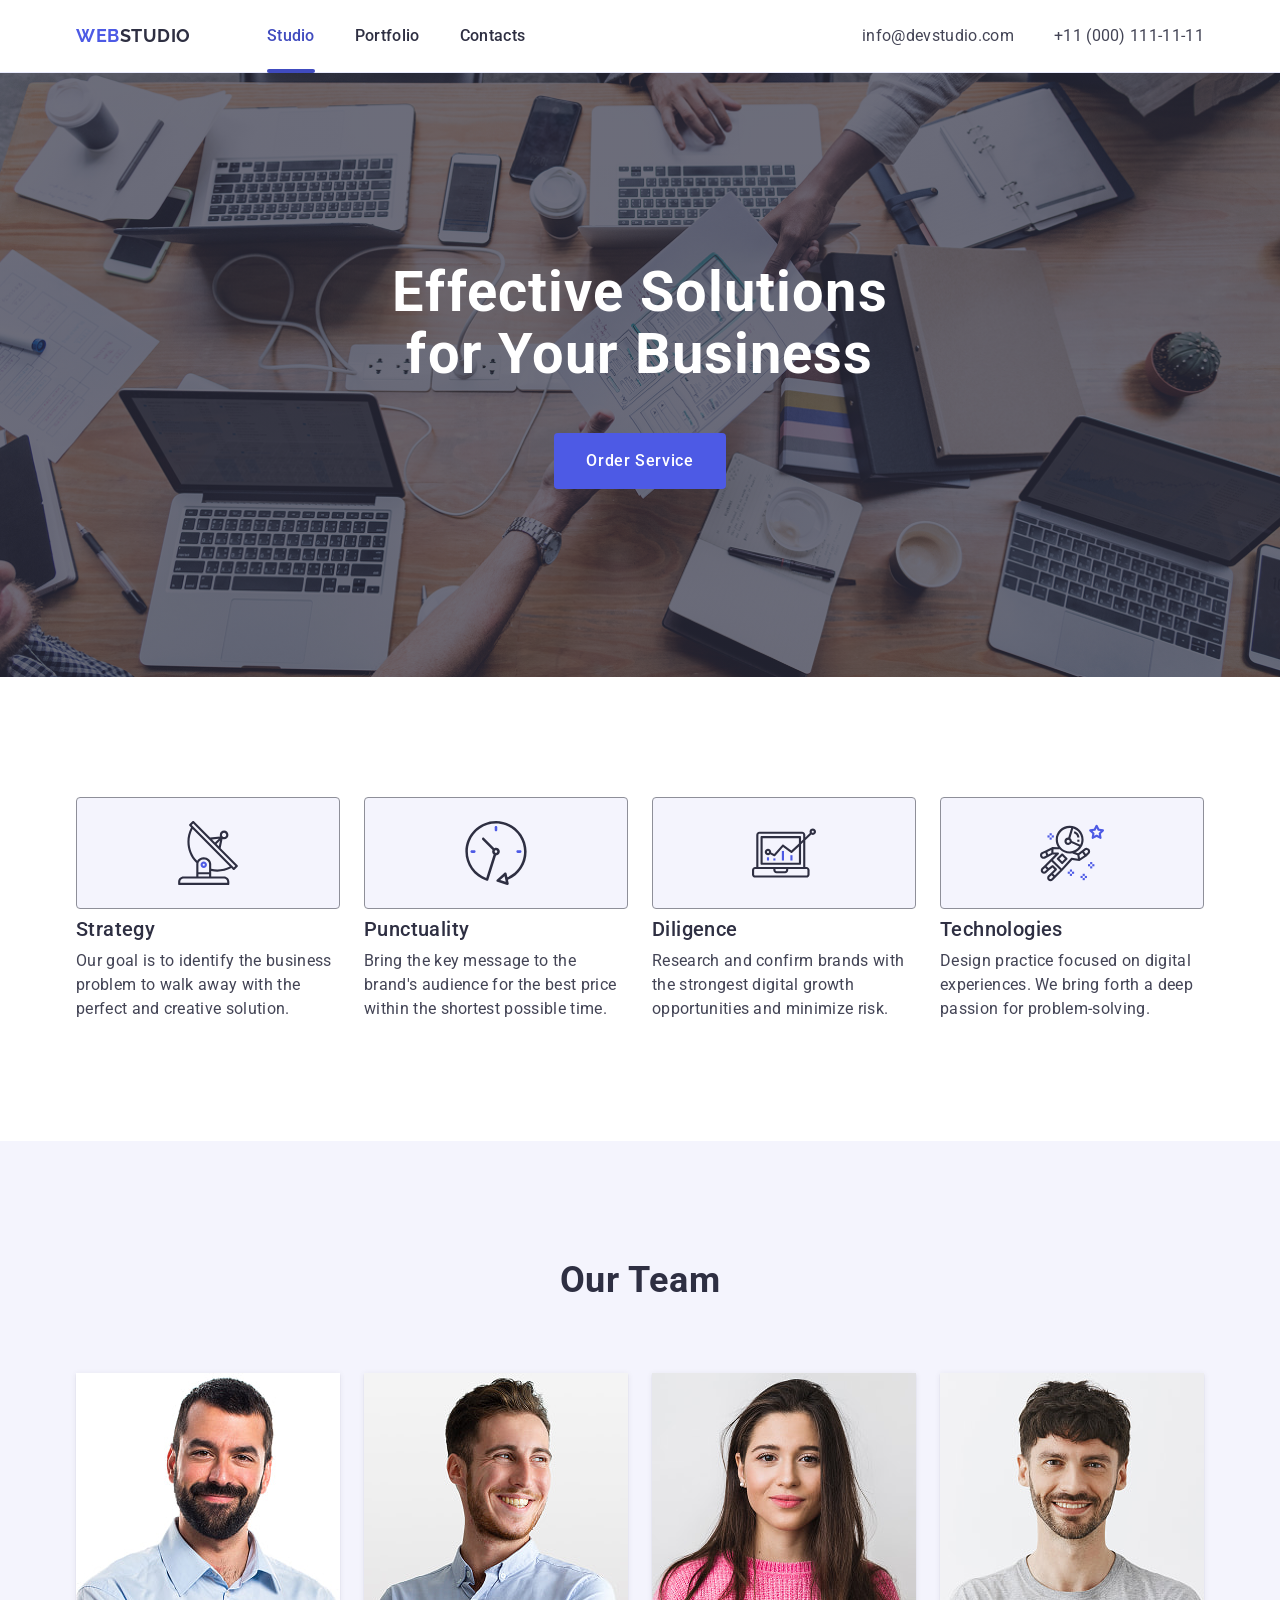
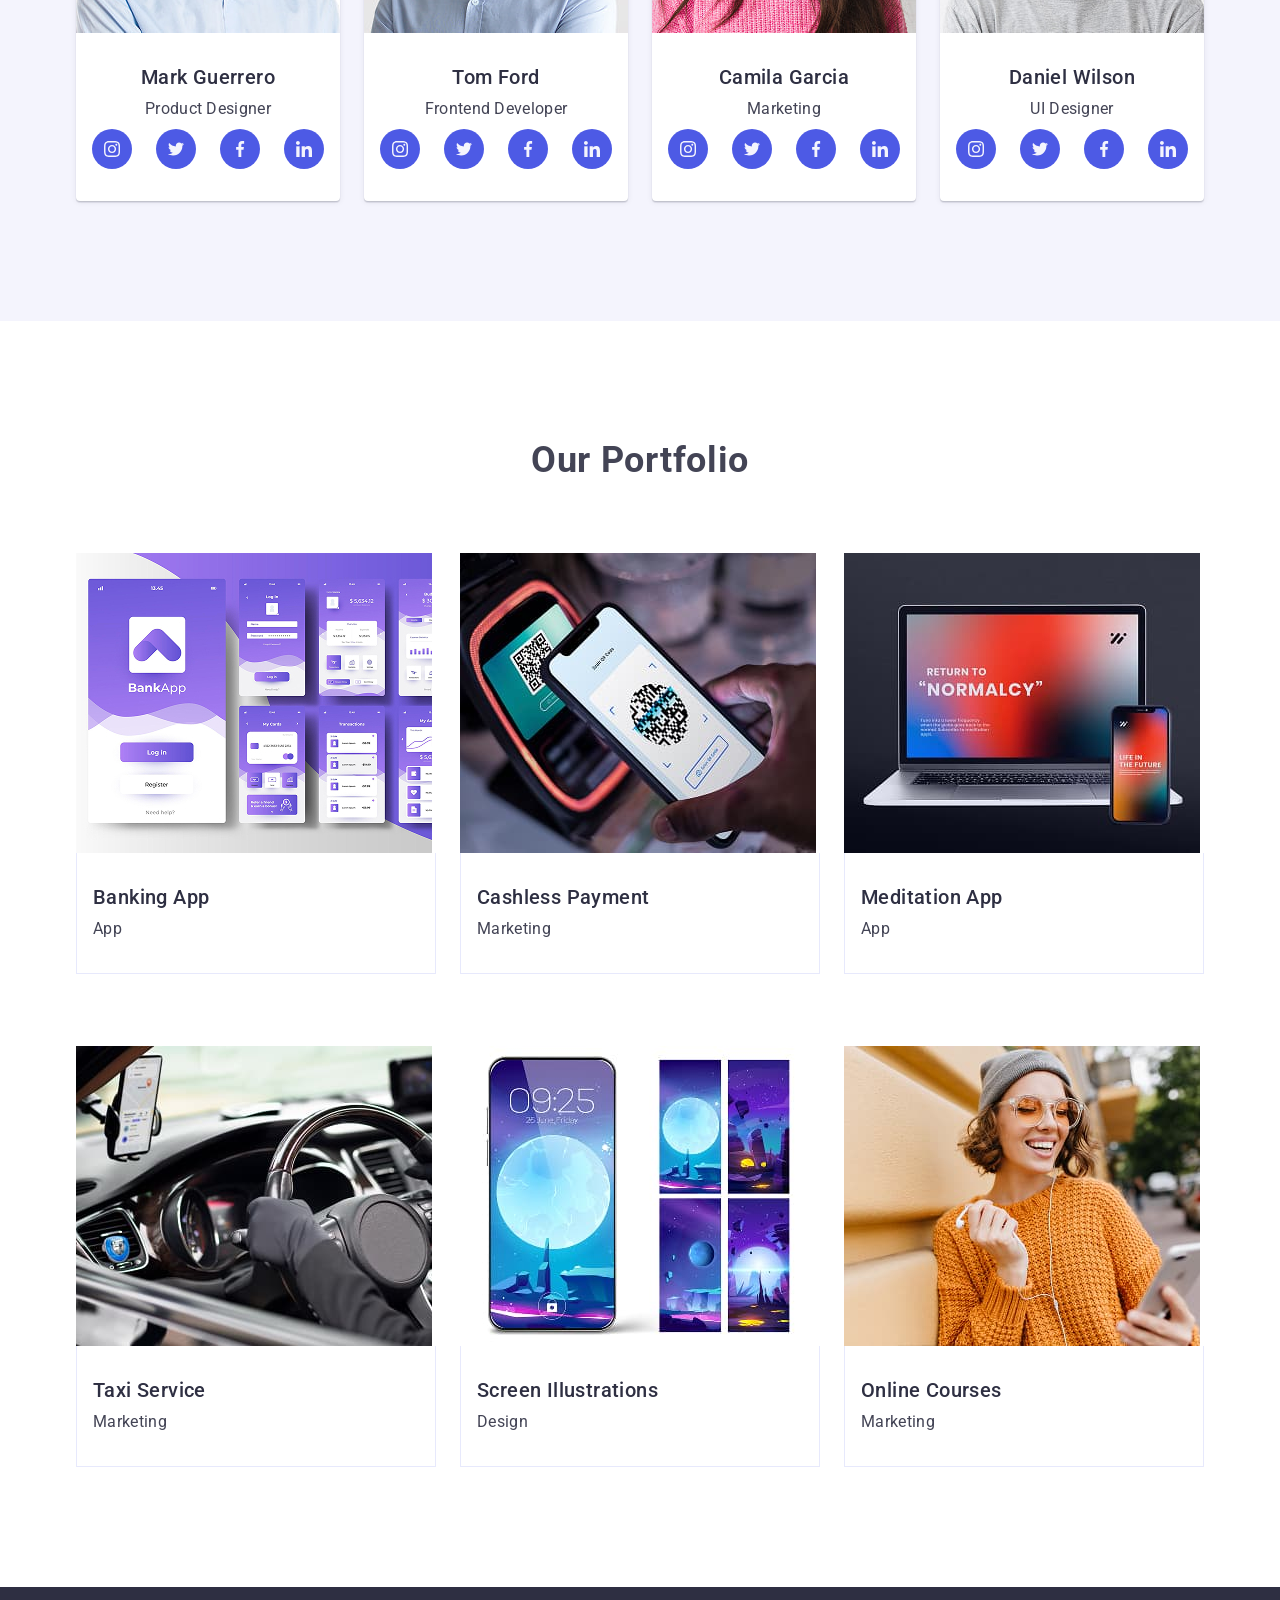
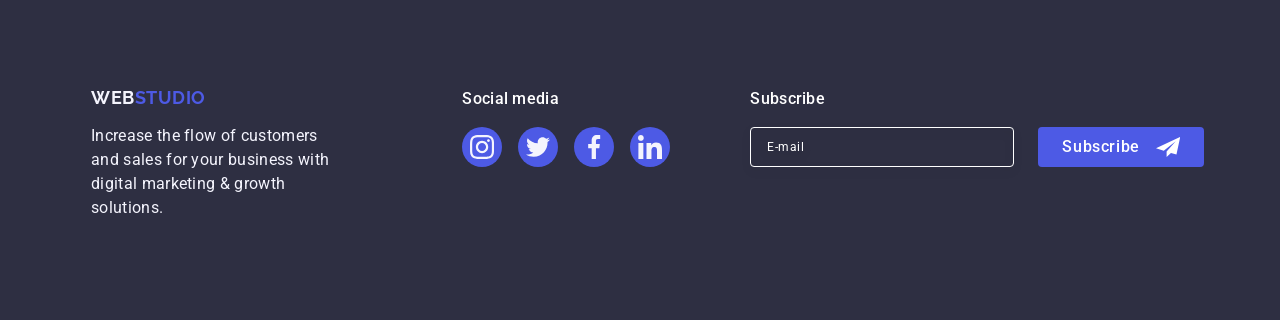
==== commit 6d0c528e: "fix: corrected html and css issues according to review" ====
--- a/index.html
+++ b/index.html
@@ -348,7 +348,7 @@
                   class="portfolio-img"
                   srcset="
                     ./images/img-portfolio-1.jpg    1x,
-                    ./images/img-portfolio-1@2x.jpg
+                    ./images/img-portfolio-1@2x.jpg 2x
                   "
                   src="./images/img-portfolio-1.jpg"
                   alt="Banking app interface"
@@ -374,9 +374,9 @@
                   class="portfolio-img"
                   srcset="
                     ./images/img-portfolio-2.jpg    1x,
-                    ./images/img-portfolio-2@2x.jpg
+                    ./images/img-portfolio-2@2x.jpg 2x
                   "
-                  src="./images/img-portfolio-2.jpg 2x"
+                  src="./images/img-portfolio-2.jpg"
                   alt="Smartphone scanning a QR code on a payment terminal"
                   width="360"
                   height="300"
@@ -674,6 +674,7 @@
     </div>
     <!-- Mobile menu -->
     <div class="mobile-menu">
+      <div class="container">
       <button class="mobile-close-btn" type="button">
         <svg class="mobile-menu-icon" width="8" height="8">
           <use href="./images/icons.svg#icon-close"></use>
@@ -738,6 +739,7 @@
           </a>
         </li>
       </ul>
+      </div>
     </div>
   </body>
 </html>
--- a/css/styles.css
+++ b/css/styles.css
@@ -81,7 +81,8 @@
 
 @media only screen and (max-width: 767.98px) {
   .header {
-    padding: 16px;
+    padding-top: 16px; 
+    padding-bottom: 16px;
   }
 }
 
@@ -114,9 +115,18 @@
 .nav-list {
   display: flex;
   gap: 40px;
-  margin-left: 76px;
-}
-
+}
+@media screen and (min-width: 768px) {
+  .nav-list {
+    margin-left: 120px; 
+  }
+}
+
+@media screen and (min-width: 1158px) {
+  .nav-list {
+    margin-left: 76px; 
+  }
+}
 .nav-link {
   font-weight: 500;
   color: #2e2f42;
@@ -250,13 +260,13 @@
 }
 
 .hero-title {
-  max-width: 320px;
+  max-width: 288px;
   margin-bottom: 72px;
   margin-left: auto;
   margin-right: auto;
   font-weight: 700;
-  font-size: 56px;
-  line-height: 1.07;
+  font-size: 36px;
+  line-height: 1.11;
   letter-spacing: 0.02em;
   text-align: center;
   color: #ffffff;
@@ -265,10 +275,15 @@
 @media screen and (min-width: 768px) {
   .hero-title {
     max-width: 496px;
+    margin-bottom: 36px;
+    font-size: 56px
+  }
+}
+@media screen and (min-width: 1158px) {
+  .hero-title {
     margin-bottom: 48px;
   }
 }
-
 .hero-button {
   font-family: 'Roboto', sans-serif;
   font-weight: 500;
@@ -753,7 +768,7 @@
   width: 40px;
   height: 40px;
   background-color: #4d5ae5;
-  border-radius: 50%; /* Ті самі кола */
+  border-radius: 50%; 
   transition: background-color 250ms cubic-bezier(0.4, 0, 0.2, 1);
 }
 
@@ -838,7 +853,7 @@
 
 .subscribe-button:hover,
 .subscribe-button:focus {
-  background-color: #404bbf; /* Або #31d0aa згідно вашого дизайну */
+  background-color: #31d0aa; 
 }
 
 .subscribe-icon {
@@ -846,9 +861,6 @@
   fill: #ffffff;
 }
 
-/* =======================================
-   MODAL BACKDROP (Фон модального вікна)
-======================================= */
 .backdrop {
   position: fixed;
   top: 0;
@@ -873,18 +885,14 @@
   visibility: visible;
 }
 
-/* =======================================
-   MODAL WINDOW (Саме вікно - Mobile First)
-======================================= */
-/* 1. Стилі для мобільного телефону (від 320px) */
 .modal {
   position: absolute;
   top: 50%;
   left: 50%;
   transform: translate(-50%, -50%) scale(1);
 
-  width: 288px; /* Ширина для телефону */
-  padding: 72px 16px 24px 16px; /* Вужчі відступи по боках */
+  width: 288px; 
+  padding: 72px 16px 24px 16px; 
 
   border-radius: 4px;
   background-color: #fcfcfc;
@@ -896,17 +904,12 @@
   transition: transform 250ms cubic-bezier(0.4, 0, 0.2, 1);
 }
 
-/* 2. Стилі для планшета і ПК (від 768px і вище) */
 @media screen and (min-width: 768px) {
   .modal {
-    width: 408px; /* Розширюємо вікно */
-    padding: 72px 24px 24px 24px; /* Збільшуємо відступи по боках */
-  }
-}
-
-/* =======================================
-   MODAL CLOSE BUTTON (Кнопка-хрестик)
-======================================= */
+    width: 408px;
+    padding: 72px 24px 24px 24px; 
+  }
+}
 .modal-button {
   position: absolute;
   top: 24px;
@@ -944,9 +947,6 @@
   fill: #ffffff;
 }
 
-/* =======================================
-   MODAL FORM ELEMENTS (Форма)
-======================================= */
 /* --- Заголовок --- */
 .modal-slogan {
   font-weight: 500;
@@ -954,11 +954,10 @@
   line-height: 1.5;
   letter-spacing: 0.02em;
   text-align: center;
-  color: #2e2f42; /* Якщо є змінна, можна var(--navy-blue) */
+  color: #2e2f42;
   margin-bottom: 16px;
 }
 
-/* --- Обгортки полів --- */
 .modal-field {
   margin-bottom: 8px;
 }
@@ -967,7 +966,6 @@
   margin-bottom: 16px;
 }
 
-/* --- Лейбли (Підписи над полями) --- */
 .modal-label {
   display: block;
   font-size: 12px;
@@ -983,12 +981,12 @@
 }
 
 .modal-input {
-  width: 100%; /* Гнучко займає всю доступну ширину */
+  width: 100%;
   height: 40px;
   border: 1px solid rgba(46, 47, 66, 0.4);
   border-radius: 4px;
   background-color: transparent;
-  padding-left: 38px; /* Місце для іконки */
+  padding-left: 38px; 
   outline: transparent;
 
   transition: border-color 250ms cubic-bezier(0.4, 0, 0.2, 1);
@@ -998,7 +996,6 @@
   border-color: #4d5ae5;
 }
 
-/* --- Іконки всередині інпутів --- */
 .modal-input-icon {
   position: absolute;
   left: 16px;
@@ -1012,9 +1009,9 @@
   fill: #4d5ae5;
 }
 
-/* --- Текстова область (Коментар) --- */
+
 .modal-textarea {
-  width: 100%; /* Гнучко займає всю доступну ширину */
+  width: 100%; 
   height: 120px;
   font-size: 12px;
   line-height: 1.17;
@@ -1026,7 +1023,7 @@
   background-color: transparent;
   padding: 8px 16px;
   outline: transparent;
-  resize: none; /* Забороняємо користувачу розтягувати поле */
+  resize: none;
 
   transition: border-color 250ms cubic-bezier(0.4, 0, 0.2, 1);
 }
@@ -1035,33 +1032,25 @@
   border-color: #4d5ae5;
 }
 
-/* =======================================
-   CHECKBOX & PRIVACY POLICY (Чекбокс)
-======================================= */
 .modal-field-checkbox {
   margin-bottom: 24px;
 }
 
-/* --- Лейбл з текстом --- */
 .modal-label-checkbox {
   font-size: 12px;
   line-height: 1.17;
   letter-spacing: 0.04em;
   color: #8e8f99;
-
-  /* Змінюємо підхід: замість flex робимо блокове відображення */
   display: block;
   position: relative;
-  /* Робимо відступ зліва, щоб звільнити місце під квадрат чекбокса (16px + 8px gap) */
   padding-left: 24px;
 }
 
-/* --- Кастомний квадратик чекбокса --- */
+/* --- Кастомний чекбок --- */
 .custom-checkbox {
-  /* Відриваємо його від тексту і ставимо точно зліва */
   position: absolute;
   left: 0;
-  top: 8px; /* Вирівнюємо точно по центру першого рядка тексту */
+  top: 8px; 
   transform: translateY(-50%);
 
   width: 16px;
@@ -1091,9 +1080,6 @@
   text-decoration: underline;
 }
 
-/* =======================================
-   SUBMIT BUTTON (Кнопка відправки)
-======================================= */
 .submit-button {
   display: block;
   margin: 0 auto;
@@ -1149,14 +1135,17 @@
   width: 100%;
   height: 100%;
   background-color: #ffffff;
-  padding: 72px 24px 40px 16px;
-
-  display: flex;
-  flex-direction: column;
+  padding-top: 72px;    
+  padding-bottom: 40px;
 
   transform: translateX(100%);
   transition: transform 250ms cubic-bezier(0.4, 0, 0.2, 1);
   z-index: 999;
+}
+.mobile-menu > .container {
+  display: flex;
+  flex-direction: column;
+  height: 100%; 
 }
 
 .mobile-menu.is-open {
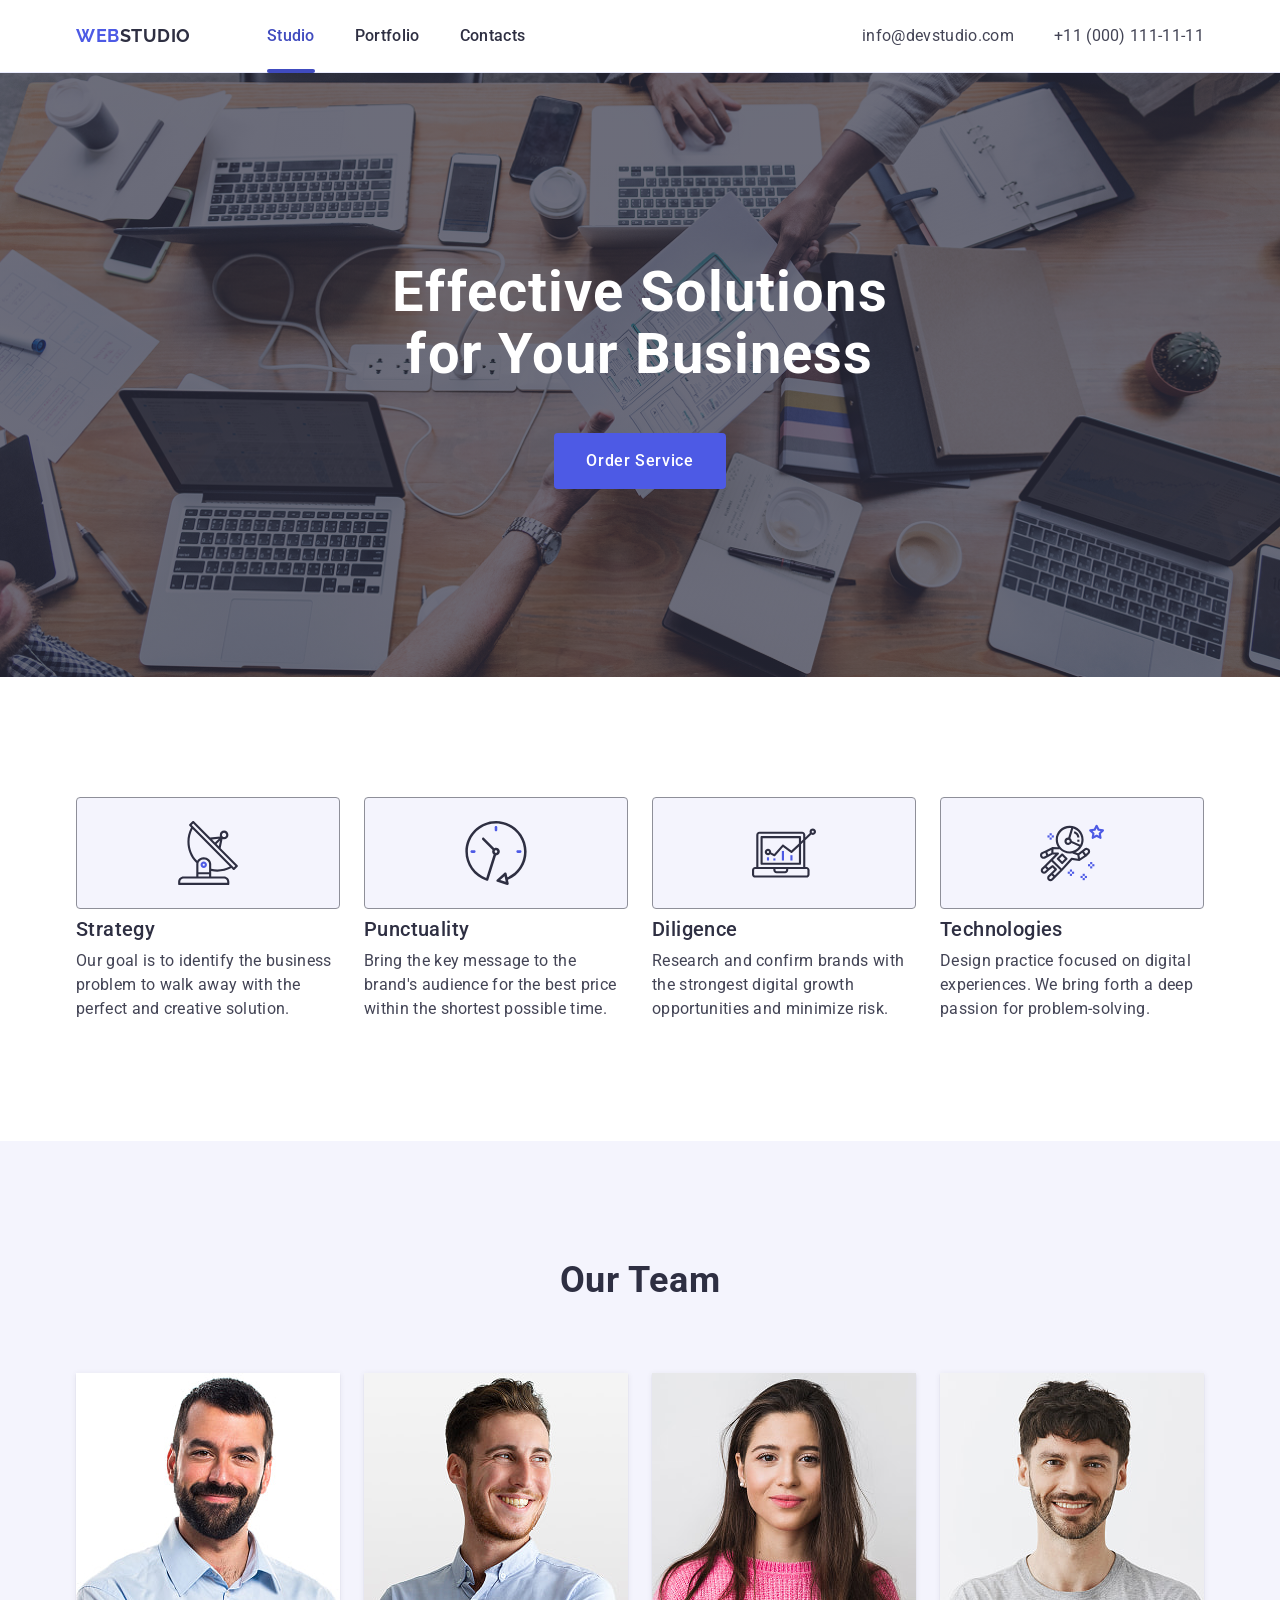
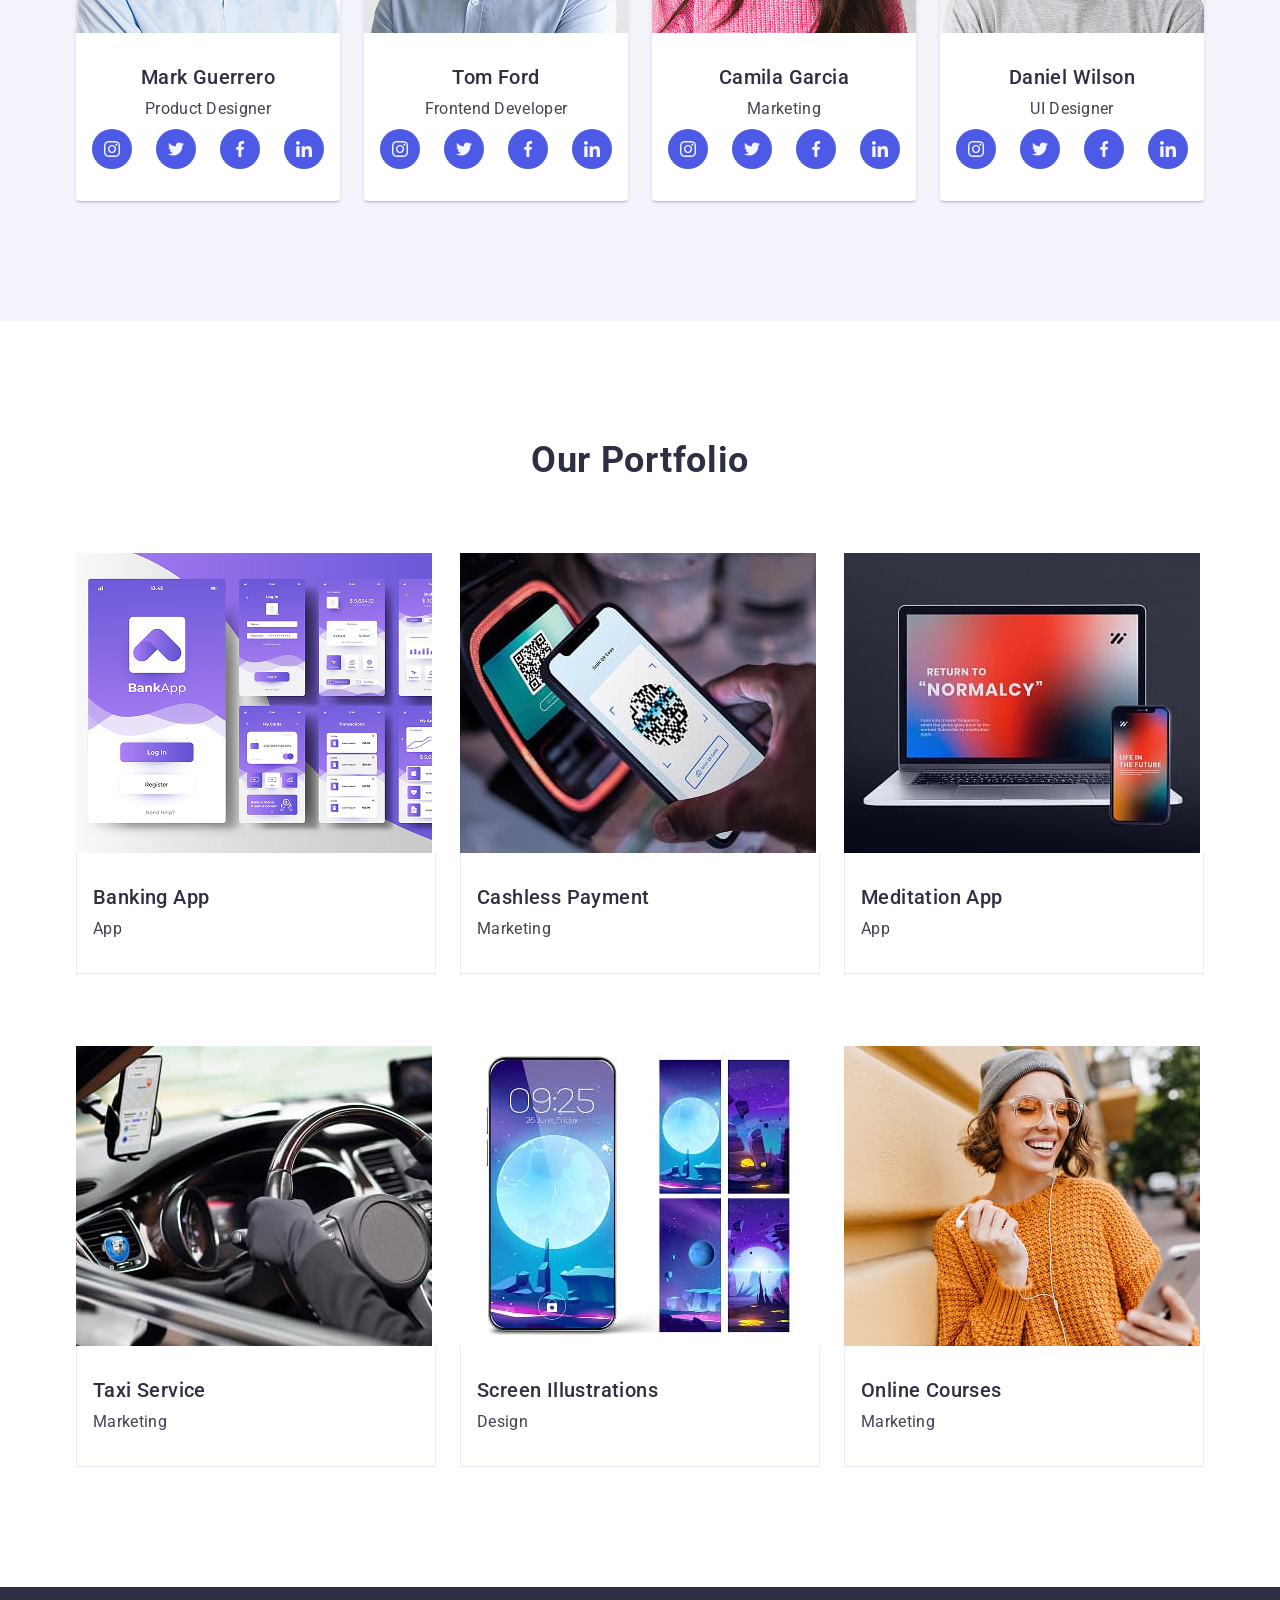
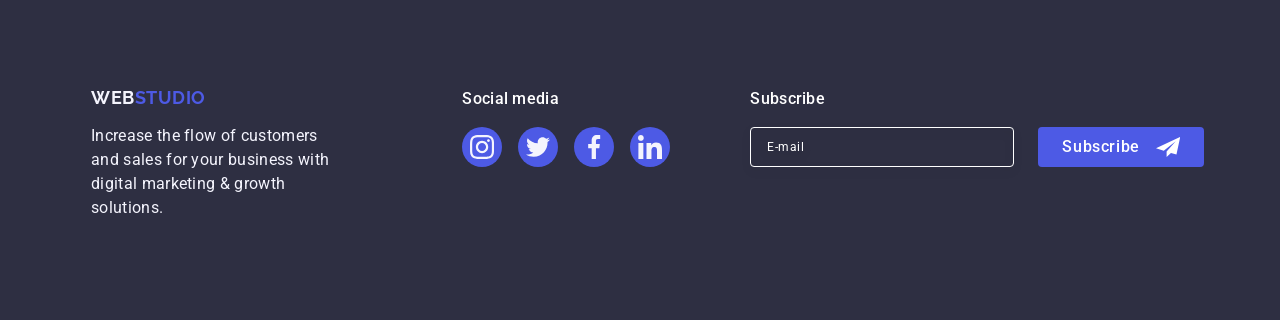
==== commit fc7963a0: "fix: updated address links typography" ====
--- a/index.html
+++ b/index.html
@@ -675,70 +675,73 @@
     <!-- Mobile menu -->
     <div class="mobile-menu">
       <div class="container">
-      <button class="mobile-close-btn" type="button">
-        <svg class="mobile-menu-icon" width="8" height="8">
-          <use href="./images/icons.svg#icon-close"></use>
-        </svg>
-      </button>
-
-      <ul class="mobile-menu-nav">
-        <li class="mobile-menu-nav-item">
-          <a class="mobile-menu-nav-link active" href="#">Studio</a>
-        </li>
-        <li class="mobile-menu-nav-item">
-          <a class="mobile-menu-nav-link" href="#">Portfolio</a>
-        </li>
-        <li class="mobile-menu-nav-item">
-          <a class="mobile-menu-nav-link" href="#">Contacts</a>
-        </li>
-      </ul>
-
-      <ul class="mobile-menu-contacts">
-        <li class="mobile-menu-contacts-item">
-          <a
-            class="mobile-menu-contacts-link accent-text"
-            href="tel:+110001111111"
-          >
-            +11 (000) 111-11-11
-          </a>
-        </li>
-        <li class="mobile-menu-contacts-item">
-          <a class="mobile-menu-contacts-link" href="mailto:info@devstudio.com">
-            info@devstudio.com
-          </a>
-        </li>
-      </ul>
-
-      <ul class="mobile-social-list">
-        <li>
-          <a class="mobile-social-item" href="">
-            <svg class="team-icon" width="24" height="24">
-              <use href="./images/icons.svg#icon-instagram"></use>
-            </svg>
-          </a>
-        </li>
-        <li>
-          <a class="mobile-social-item" href="">
-            <svg class="team-icon" width="24" height="24">
-              <use href="./images/icons.svg#icon-twitter"></use>
-            </svg>
-          </a>
-        </li>
-        <li>
-          <a class="mobile-social-item" href="">
-            <svg class="team-icon" width="24" height="24">
-              <use href="./images/icons.svg#icon-facebook"></use>
-            </svg>
-          </a>
-        </li>
-        <li>
-          <a class="mobile-social-item" href="">
-            <svg class="team-icon" width="24" height="24">
-              <use href="./images/icons.svg#icon-linkedin"></use>
-            </svg>
-          </a>
-        </li>
-      </ul>
+        <button class="mobile-close-btn" type="button">
+          <svg class="mobile-menu-icon" width="8" height="8">
+            <use href="./images/icons.svg#icon-close"></use>
+          </svg>
+        </button>
+
+        <ul class="mobile-menu-nav">
+          <li class="mobile-menu-nav-item">
+            <a class="mobile-menu-nav-link active" href="#">Studio</a>
+          </li>
+          <li class="mobile-menu-nav-item">
+            <a class="mobile-menu-nav-link" href="#">Portfolio</a>
+          </li>
+          <li class="mobile-menu-nav-item">
+            <a class="mobile-menu-nav-link" href="#">Contacts</a>
+          </li>
+        </ul>
+
+        <ul class="mobile-menu-contacts">
+          <li class="mobile-menu-contacts-item">
+            <a
+              class="mobile-menu-contacts-link accent-text"
+              href="tel:+110001111111"
+            >
+              +11 (000) 111-11-11
+            </a>
+          </li>
+          <li class="mobile-menu-contacts-item">
+            <a
+              class="mobile-menu-contacts-link"
+              href="mailto:info@devstudio.com"
+            >
+              info@devstudio.com
+            </a>
+          </li>
+        </ul>
+
+        <ul class="mobile-social-list">
+          <li>
+            <a class="mobile-social-item" href="">
+              <svg class="team-icon" width="24" height="24">
+                <use href="./images/icons.svg#icon-instagram"></use>
+              </svg>
+            </a>
+          </li>
+          <li>
+            <a class="mobile-social-item" href="">
+              <svg class="team-icon" width="24" height="24">
+                <use href="./images/icons.svg#icon-twitter"></use>
+              </svg>
+            </a>
+          </li>
+          <li>
+            <a class="mobile-social-item" href="">
+              <svg class="team-icon" width="24" height="24">
+                <use href="./images/icons.svg#icon-facebook"></use>
+              </svg>
+            </a>
+          </li>
+          <li>
+            <a class="mobile-social-item" href="">
+              <svg class="team-icon" width="24" height="24">
+                <use href="./images/icons.svg#icon-linkedin"></use>
+              </svg>
+            </a>
+          </li>
+        </ul>
       </div>
     </div>
   </body>
--- a/css/styles.css
+++ b/css/styles.css
@@ -81,7 +81,7 @@
 
 @media only screen and (max-width: 767.98px) {
   .header {
-    padding-top: 16px; 
+    padding-top: 16px;
     padding-bottom: 16px;
   }
 }
@@ -118,13 +118,13 @@
 }
 @media screen and (min-width: 768px) {
   .nav-list {
-    margin-left: 120px; 
+    margin-left: 120px;
   }
 }
 
 @media screen and (min-width: 1158px) {
   .nav-list {
-    margin-left: 76px; 
+    margin-left: 76px;
   }
 }
 .nav-link {
@@ -188,6 +188,18 @@
   transition-property: color;
   transition-duration: 250ms;
   transition-timing-function: cubic-bezier(0.4, 0, 0.2, 1);
+  font-weight: 400;
+  font-size: 12px;
+  line-height: 1.16;
+  letter-spacing: 0.04em;
+}
+
+@media screen and (min-width: 1158px) {
+  .address-link {
+    font-size: 16px;
+    line-height: 1.5;
+    letter-spacing: 0.02em;
+  }
 }
 
 .address-link:hover,
@@ -276,7 +288,7 @@
   .hero-title {
     max-width: 496px;
     margin-bottom: 36px;
-    font-size: 56px
+    font-size: 56px;
   }
 }
 @media screen and (min-width: 1158px) {
@@ -473,6 +485,8 @@
 
 .team-img {
   display: block;
+  max-width: 100%;
+  height: auto;
 }
 
 .team-wrapper {
@@ -540,7 +554,7 @@
   font-size: 36px;
   line-height: 1.11;
   letter-spacing: 0.02em;
-  color: var(--navy-blue);
+  color: #2e2f42;
   margin-bottom: 72px;
 }
 
@@ -562,7 +576,7 @@
 .portfolio-item {
   width: 288px;
   margin: 0 auto;
-  background-color: var(--white);
+  background-color: #ffffff;
   box-shadow: 0px 1px 6px rgba(46, 47, 66, 0.08);
   transition: box-shadow 250ms cubic-bezier(0.4, 0, 0.2, 1);
 }
@@ -768,7 +782,7 @@
   width: 40px;
   height: 40px;
   background-color: #4d5ae5;
-  border-radius: 50%; 
+  border-radius: 50%;
   transition: background-color 250ms cubic-bezier(0.4, 0, 0.2, 1);
 }
 
@@ -853,7 +867,7 @@
 
 .subscribe-button:hover,
 .subscribe-button:focus {
-  background-color: #31d0aa; 
+  background-color: #31d0aa;
 }
 
 .subscribe-icon {
@@ -891,8 +905,8 @@
   left: 50%;
   transform: translate(-50%, -50%) scale(1);
 
-  width: 288px; 
-  padding: 72px 16px 24px 16px; 
+  width: 288px;
+  padding: 72px 16px 24px 16px;
 
   border-radius: 4px;
   background-color: #fcfcfc;
@@ -907,7 +921,7 @@
 @media screen and (min-width: 768px) {
   .modal {
     width: 408px;
-    padding: 72px 24px 24px 24px; 
+    padding: 72px 24px 24px 24px;
   }
 }
 .modal-button {
@@ -986,7 +1000,7 @@
   border: 1px solid rgba(46, 47, 66, 0.4);
   border-radius: 4px;
   background-color: transparent;
-  padding-left: 38px; 
+  padding-left: 38px;
   outline: transparent;
 
   transition: border-color 250ms cubic-bezier(0.4, 0, 0.2, 1);
@@ -1009,9 +1023,8 @@
   fill: #4d5ae5;
 }
 
-
 .modal-textarea {
-  width: 100%; 
+  width: 100%;
   height: 120px;
   font-size: 12px;
   line-height: 1.17;
@@ -1050,7 +1063,7 @@
 .custom-checkbox {
   position: absolute;
   left: 0;
-  top: 8px; 
+  top: 8px;
   transform: translateY(-50%);
 
   width: 16px;
@@ -1135,7 +1148,7 @@
   width: 100%;
   height: 100%;
   background-color: #ffffff;
-  padding-top: 72px;    
+  padding-top: 72px;
   padding-bottom: 40px;
 
   transform: translateX(100%);
@@ -1145,7 +1158,7 @@
 .mobile-menu > .container {
   display: flex;
   flex-direction: column;
-  height: 100%; 
+  height: 100%;
 }
 
 .mobile-menu.is-open {
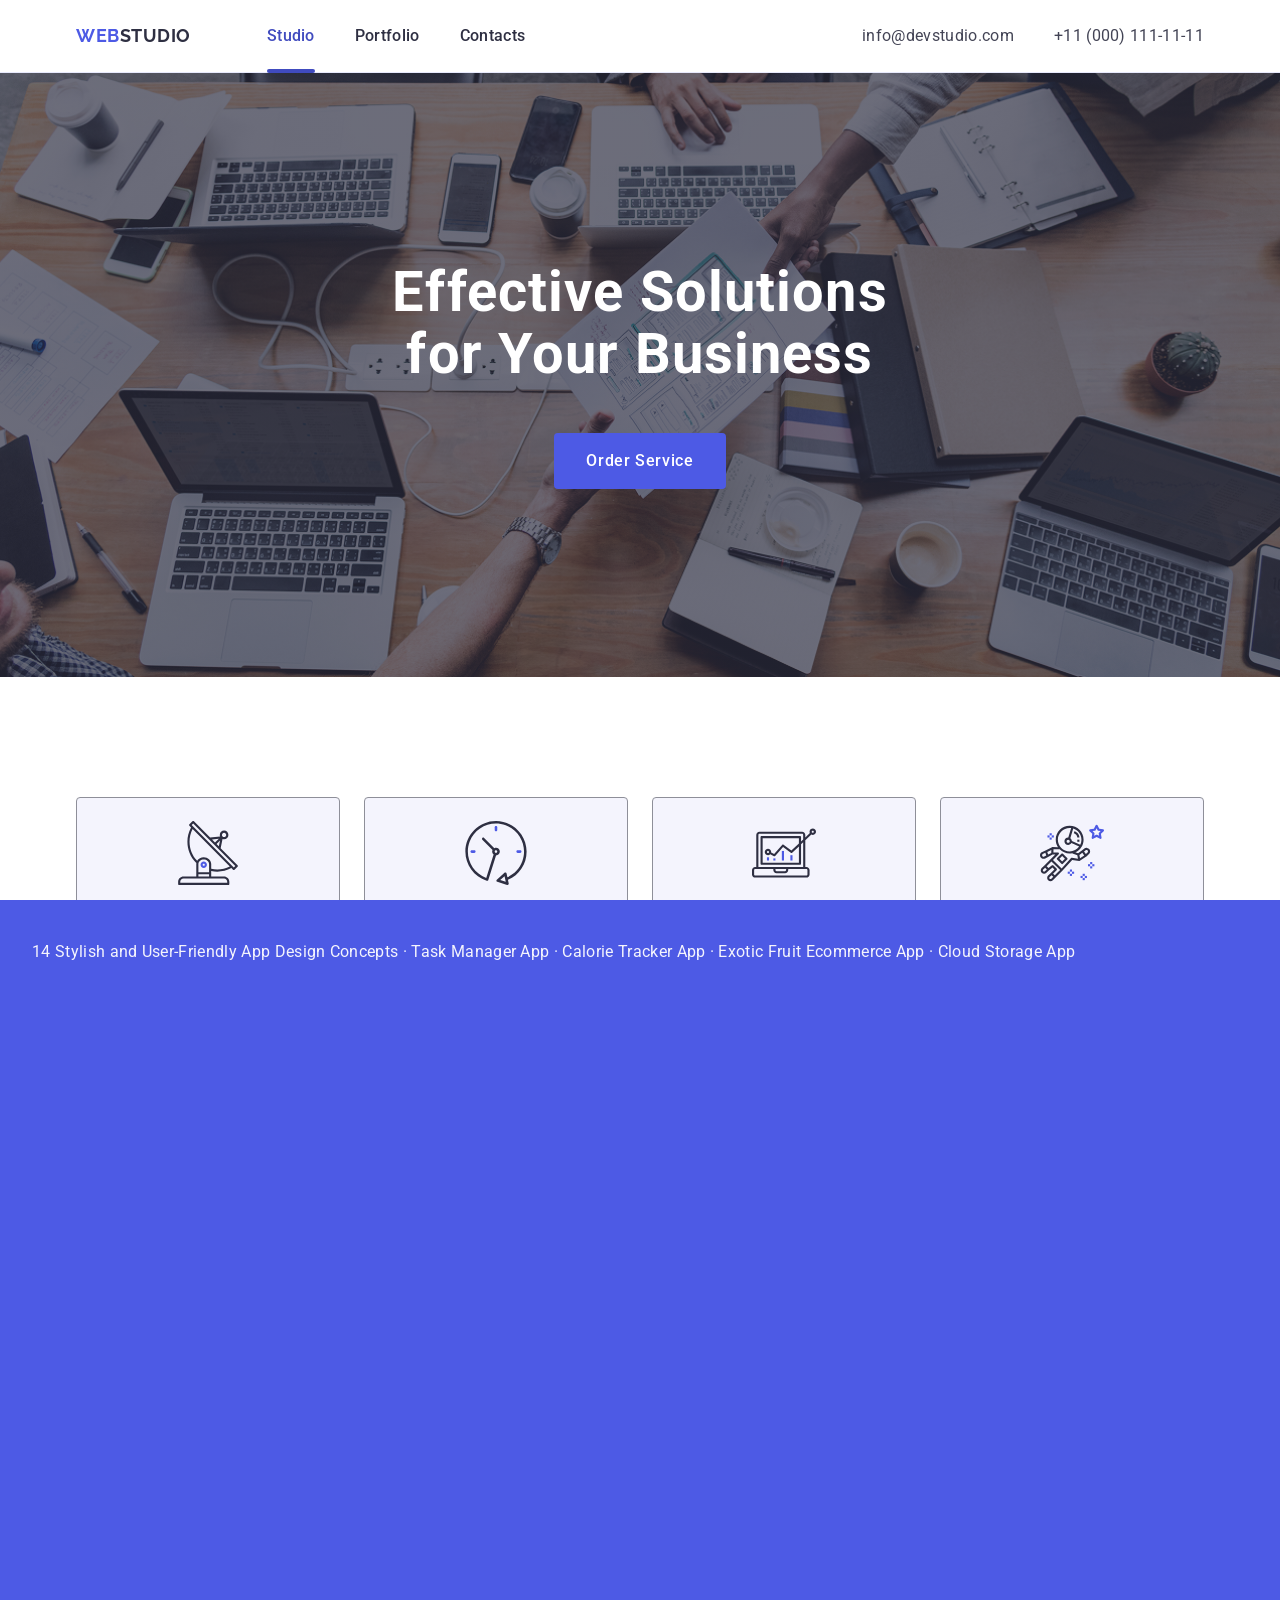
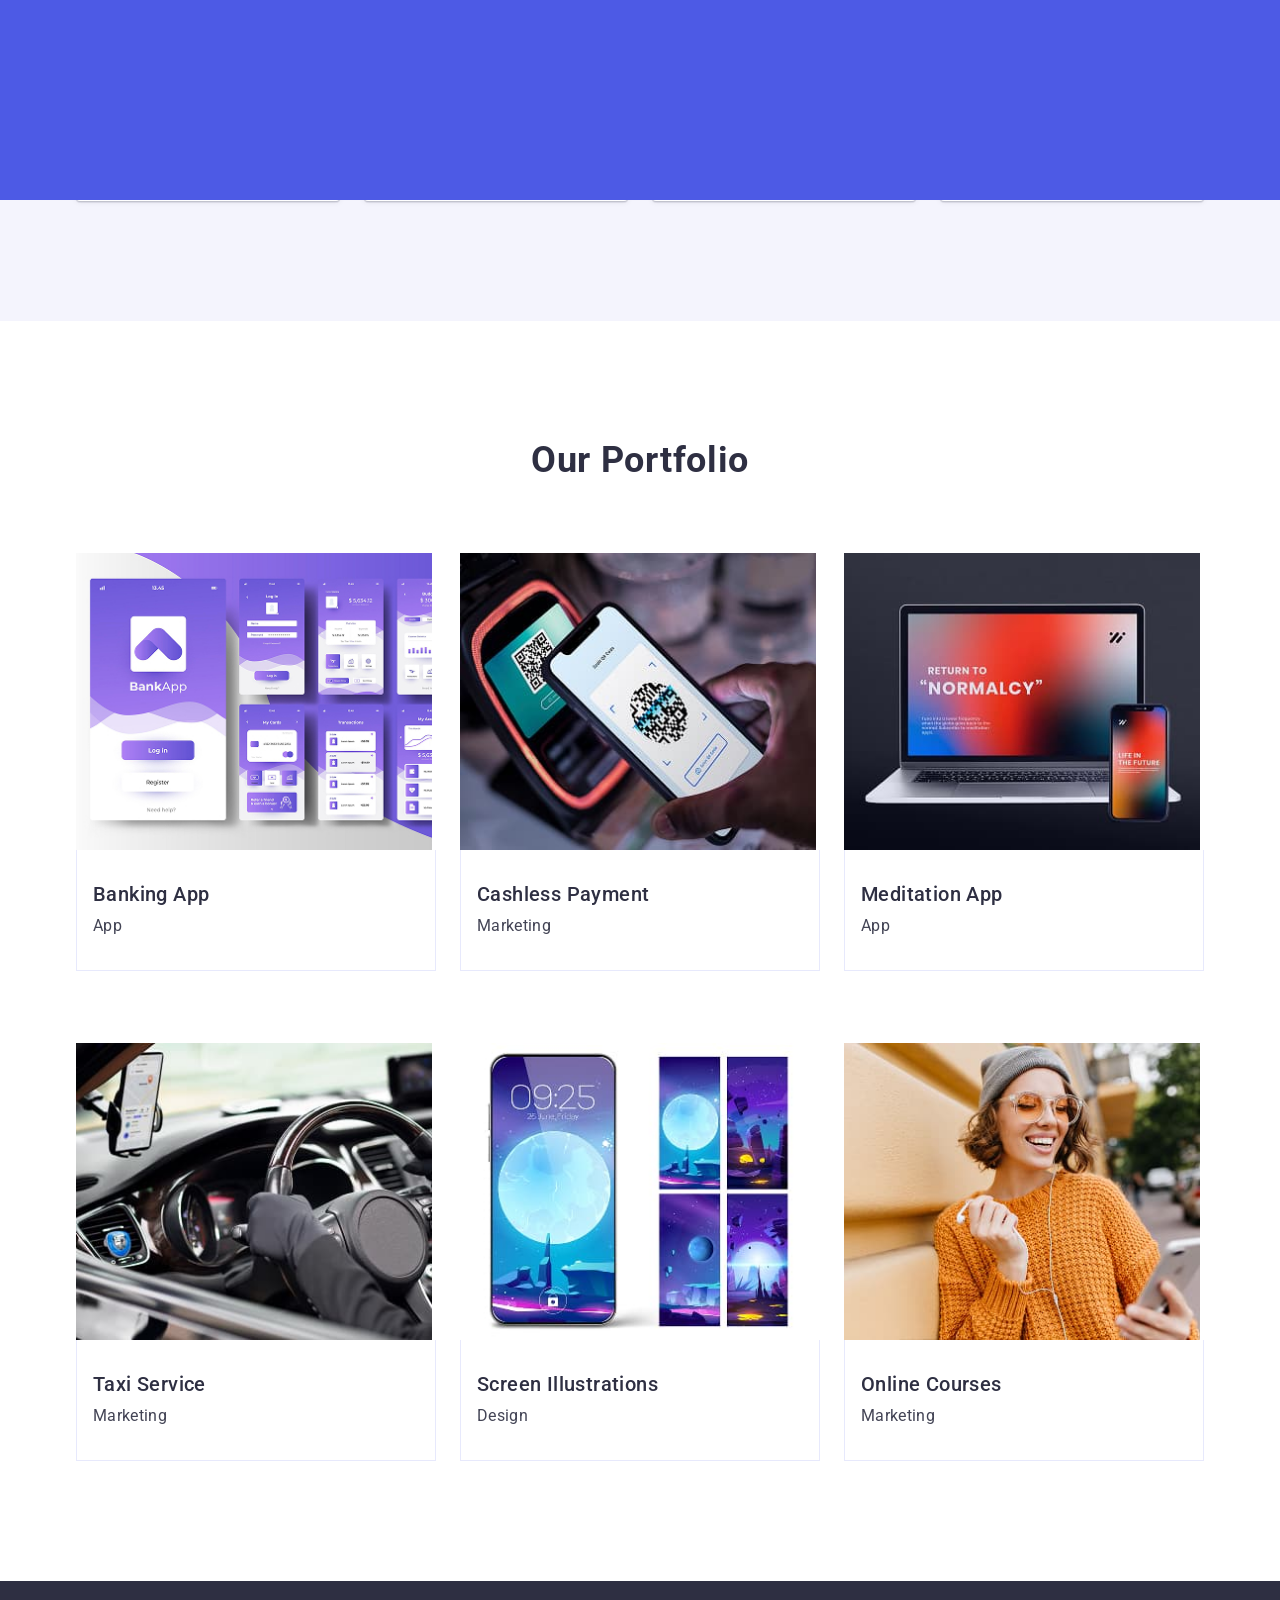
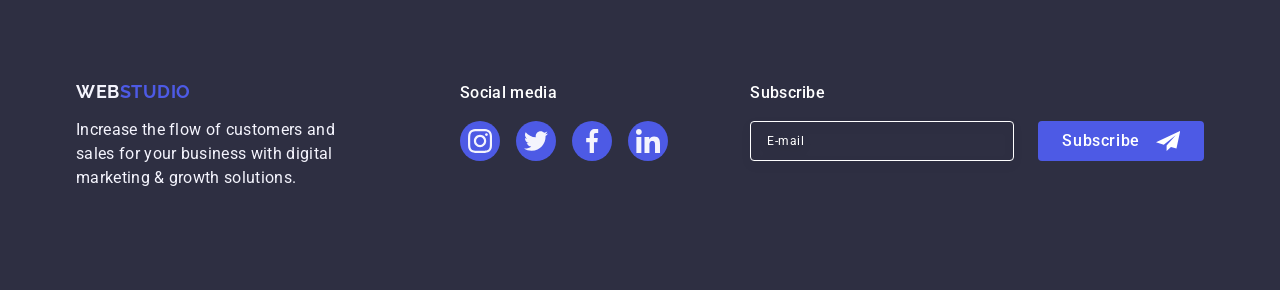
==== commit c51238d0: "fix: final pixel-perfect adjustments for hero, footer, and typography" ====
--- a/index.html
+++ b/index.html
@@ -548,9 +548,7 @@
             </ul>
           </div>
           <div class="subscribe">
-            <div class="subscribe-title">
-              <p>Subscribe</p>
-            </div>
+            <p class="subscribe-title">Subscribe</p>
             <form class="form">
               <label class="form-label">
                 <input
@@ -676,7 +674,7 @@
     <div class="mobile-menu">
       <div class="container">
         <button class="mobile-close-btn" type="button">
-          <svg class="mobile-menu-icon" width="8" height="8">
+          <svg class="mobile-close-icon" width="8" height="8">
             <use href="./images/icons.svg#icon-close"></use>
           </svg>
         </button>
--- a/css/styles.css
+++ b/css/styles.css
@@ -190,7 +190,7 @@
   transition-timing-function: cubic-bezier(0.4, 0, 0.2, 1);
   font-weight: 400;
   font-size: 12px;
-  line-height: 1.16;
+  line-height: 1.17;
   letter-spacing: 0.04em;
 }
 
@@ -272,7 +272,7 @@
 }
 
 .hero-title {
-  max-width: 288px;
+  max-width: 216px;
   margin-bottom: 72px;
   margin-left: auto;
   margin-right: auto;
@@ -592,11 +592,8 @@
   .portfolio-item {
     width: calc((100% - 48px) / 3);
     box-shadow: none;
-  }
-}
-
-/* --- HOVER EFFECTS --- */
-@media (hover: hover) {
+  } 
+
   .portfolio-item:hover {
     box-shadow:
       0px 1px 6px rgba(46, 47, 66, 0.08),
@@ -609,15 +606,11 @@
   }
 }
 
-.portfolio-wrapper {
-  position: relative;
-  overflow: hidden;
-}
-
 .portfolio-img {
   display: block;
   max-width: 100%;
   object-fit: cover;
+  height: auto;
 }
 
 @media screen and (min-width: 768px) {
@@ -687,17 +680,20 @@
     flex-wrap: wrap;
     align-items: baseline;
     justify-content: flex-start;
-    padding-left: 108px;
     column-gap: 24px;
     row-gap: 72px;
+    width: 584px; 
+    margin: 0 auto;
   }
 }
 
 @media screen and (min-width: 1158px) {
   .container-footer {
     flex-wrap: nowrap;
-    padding-left: 15px;
+    padding-left: 0px;
     gap: 0;
+    width: 100%; 
+    margin: 0;
   }
 }
 
@@ -807,7 +803,11 @@
     text-align: left;
   }
 }
-
+@media screen and (min-width: 1158px) {
+  .subscribe {
+    margin-left: auto;
+  }
+}
 .form {
   display: flex;
   flex-direction: column;
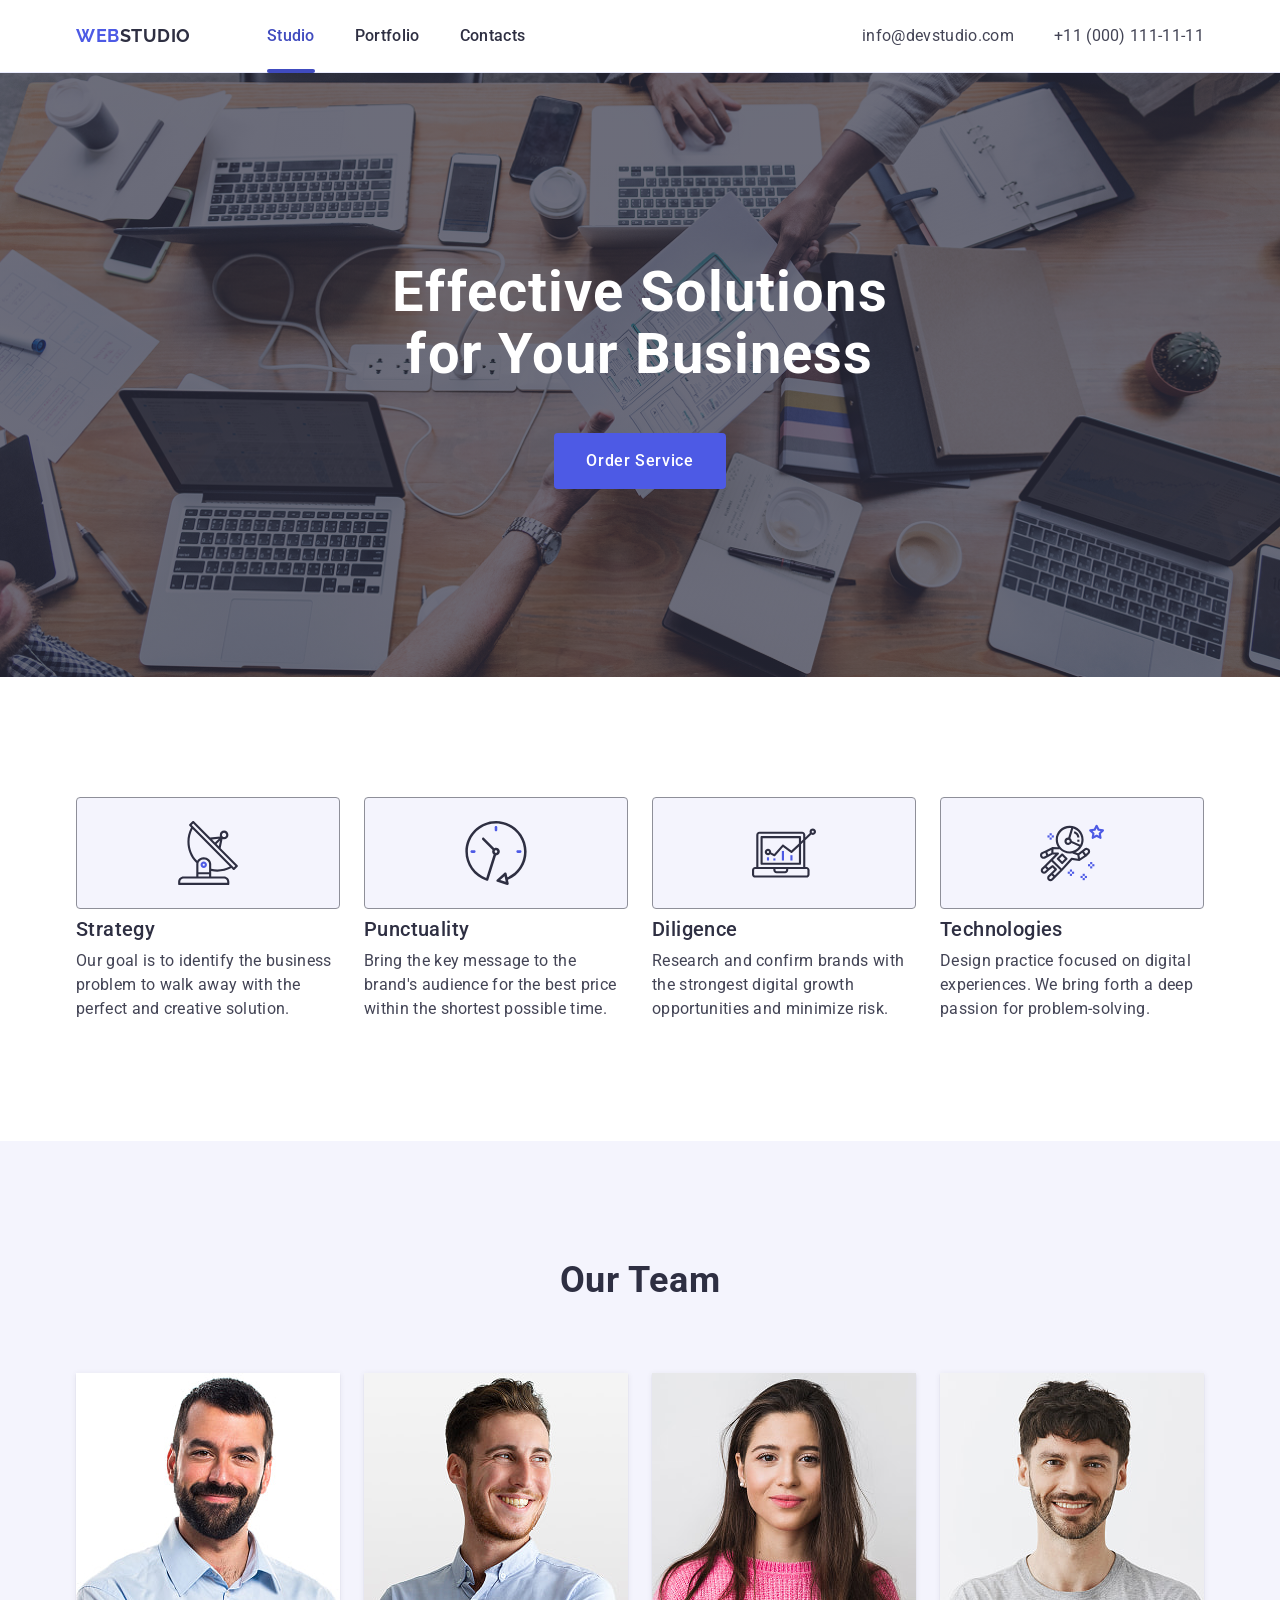
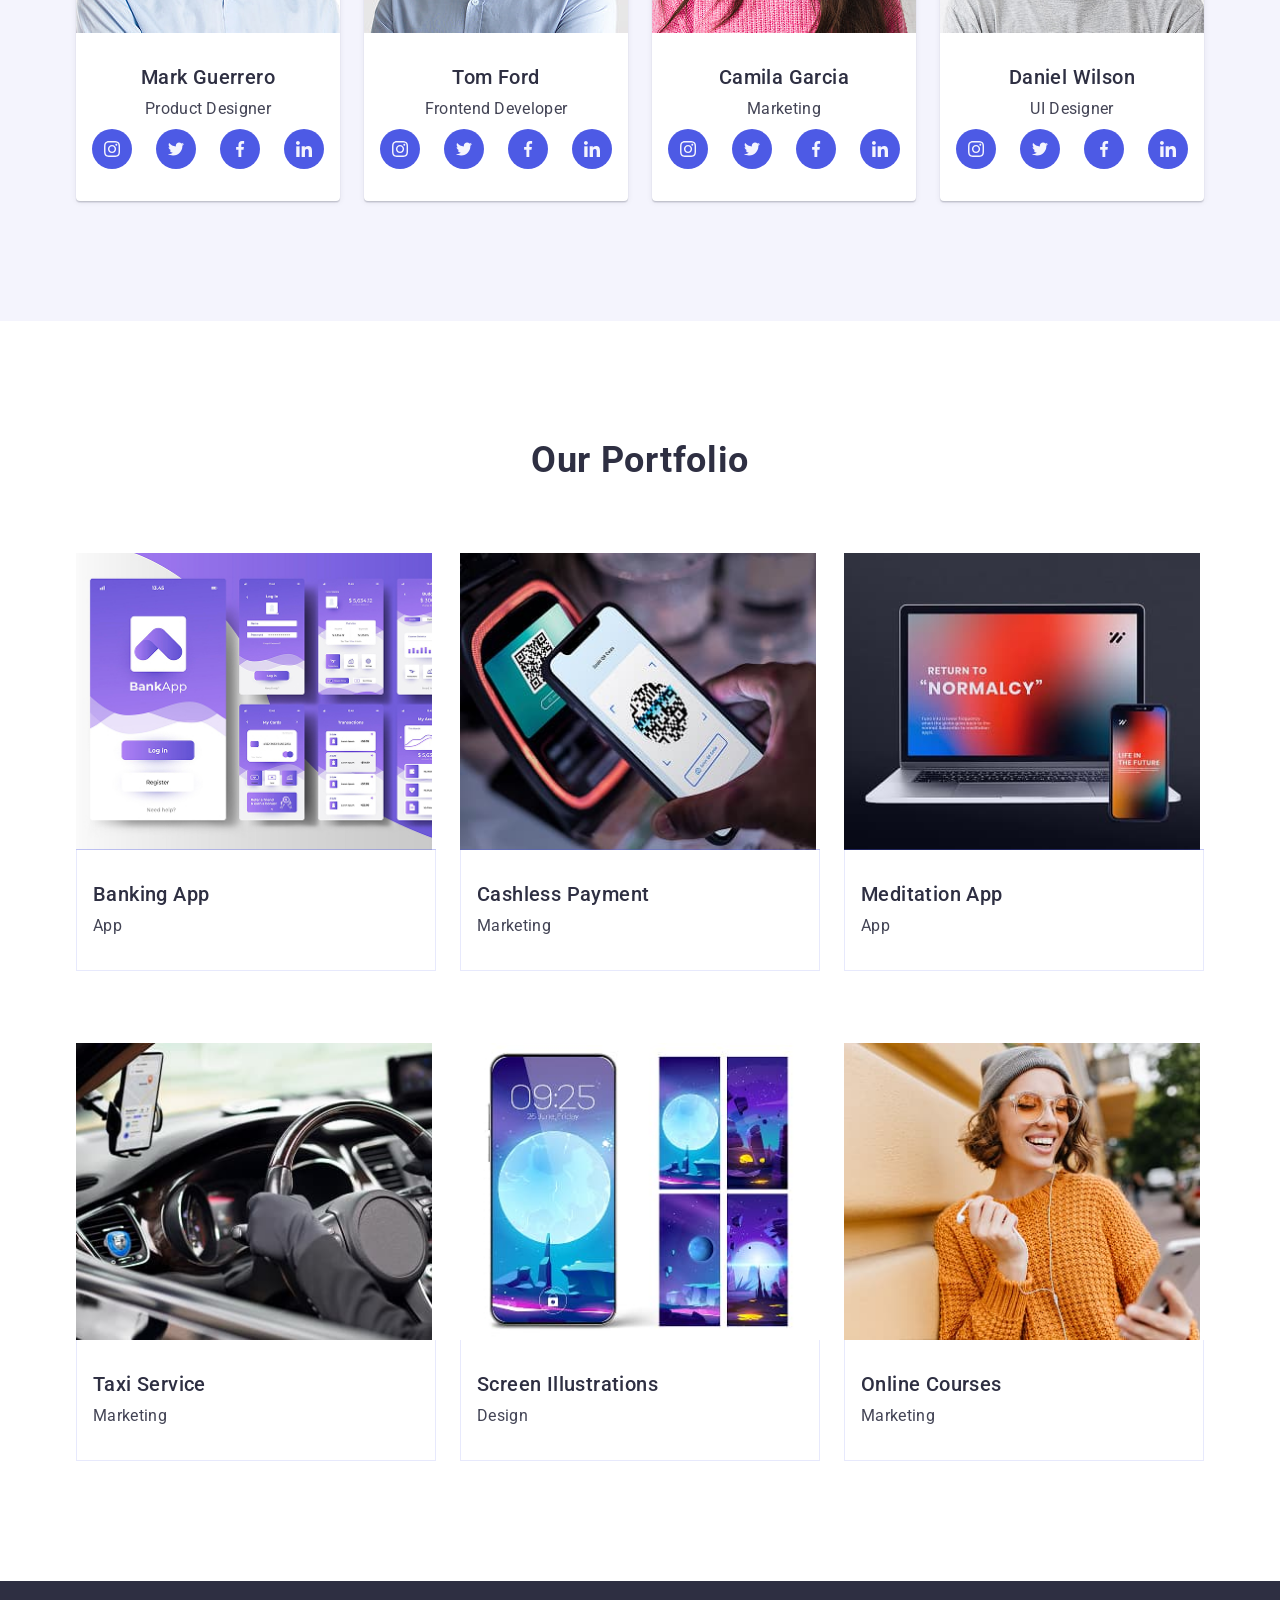
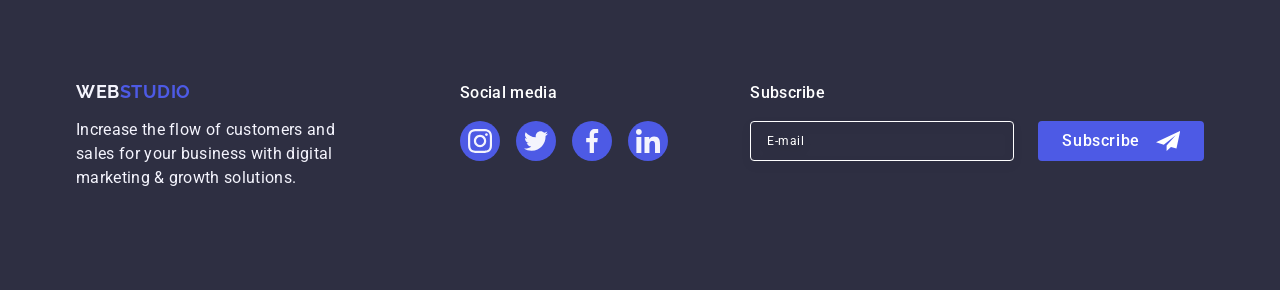
==== commit 804d31e8: "fix: final pixel-perfect adjustments for hero, footer, and typography" ====
--- a/index.html
+++ b/index.html
@@ -679,36 +679,40 @@
           </svg>
         </button>
 
-        <ul class="mobile-menu-nav">
-          <li class="mobile-menu-nav-item">
-            <a class="mobile-menu-nav-link active" href="#">Studio</a>
-          </li>
-          <li class="mobile-menu-nav-item">
-            <a class="mobile-menu-nav-link" href="#">Portfolio</a>
-          </li>
-          <li class="mobile-menu-nav-item">
-            <a class="mobile-menu-nav-link" href="#">Contacts</a>
-          </li>
-        </ul>
-
-        <ul class="mobile-menu-contacts">
-          <li class="mobile-menu-contacts-item">
-            <a
-              class="mobile-menu-contacts-link accent-text"
-              href="tel:+110001111111"
-            >
-              +11 (000) 111-11-11
-            </a>
-          </li>
-          <li class="mobile-menu-contacts-item">
-            <a
-              class="mobile-menu-contacts-link"
-              href="mailto:info@devstudio.com"
-            >
-              info@devstudio.com
-            </a>
-          </li>
-        </ul>
+        <nav>
+          <ul class="mobile-menu-nav">
+            <li class="mobile-menu-nav-item">
+              <a class="mobile-menu-nav-link active" href="#">Studio</a>
+            </li>
+            <li class="mobile-menu-nav-item">
+              <a class="mobile-menu-nav-link" href="#">Portfolio</a>
+            </li>
+            <li class="mobile-menu-nav-item">
+              <a class="mobile-menu-nav-link" href="#">Contacts</a>
+            </li>
+          </ul>
+        </nav>
+
+        <address class="mobile-contacts">
+          <ul class="mobile-menu-contacts">
+            <li class="mobile-menu-contacts-item">
+              <a
+                class="mobile-menu-contacts-link accent-text"
+                href="tel:+110001111111"
+              >
+                +11 (000) 111-11-11
+              </a>
+            </li>
+            <li class="mobile-menu-contacts-item">
+              <a
+                class="mobile-menu-contacts-link"
+                href="mailto:info@devstudio.com"
+              >
+                info@devstudio.com
+              </a>
+            </li>
+          </ul>
+        </address>
 
         <ul class="mobile-social-list">
           <li>
--- a/css/styles.css
+++ b/css/styles.css
@@ -606,6 +606,10 @@
   }
 }
 
+.portfolio-wrapper {
+  position: relative;
+  overflow: hidden;
+}
 .portfolio-img {
   display: block;
   max-width: 100%;
